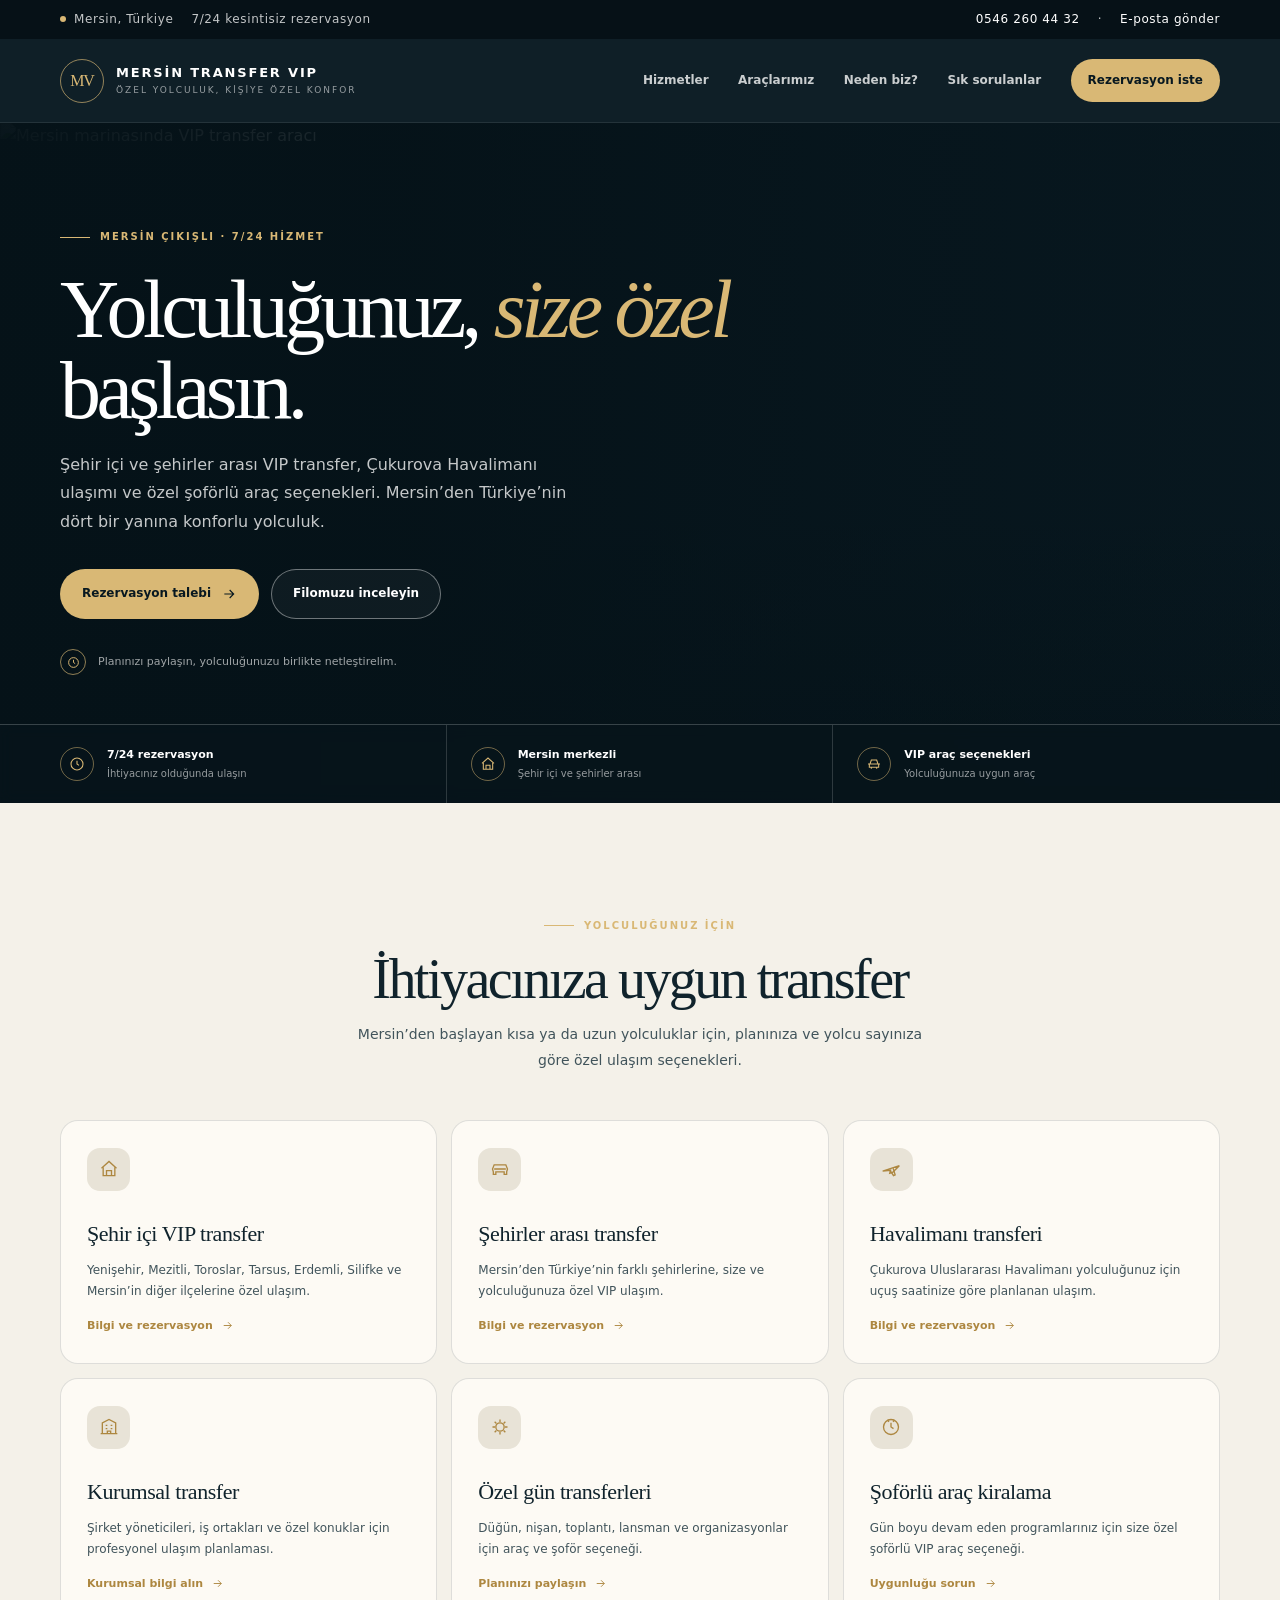
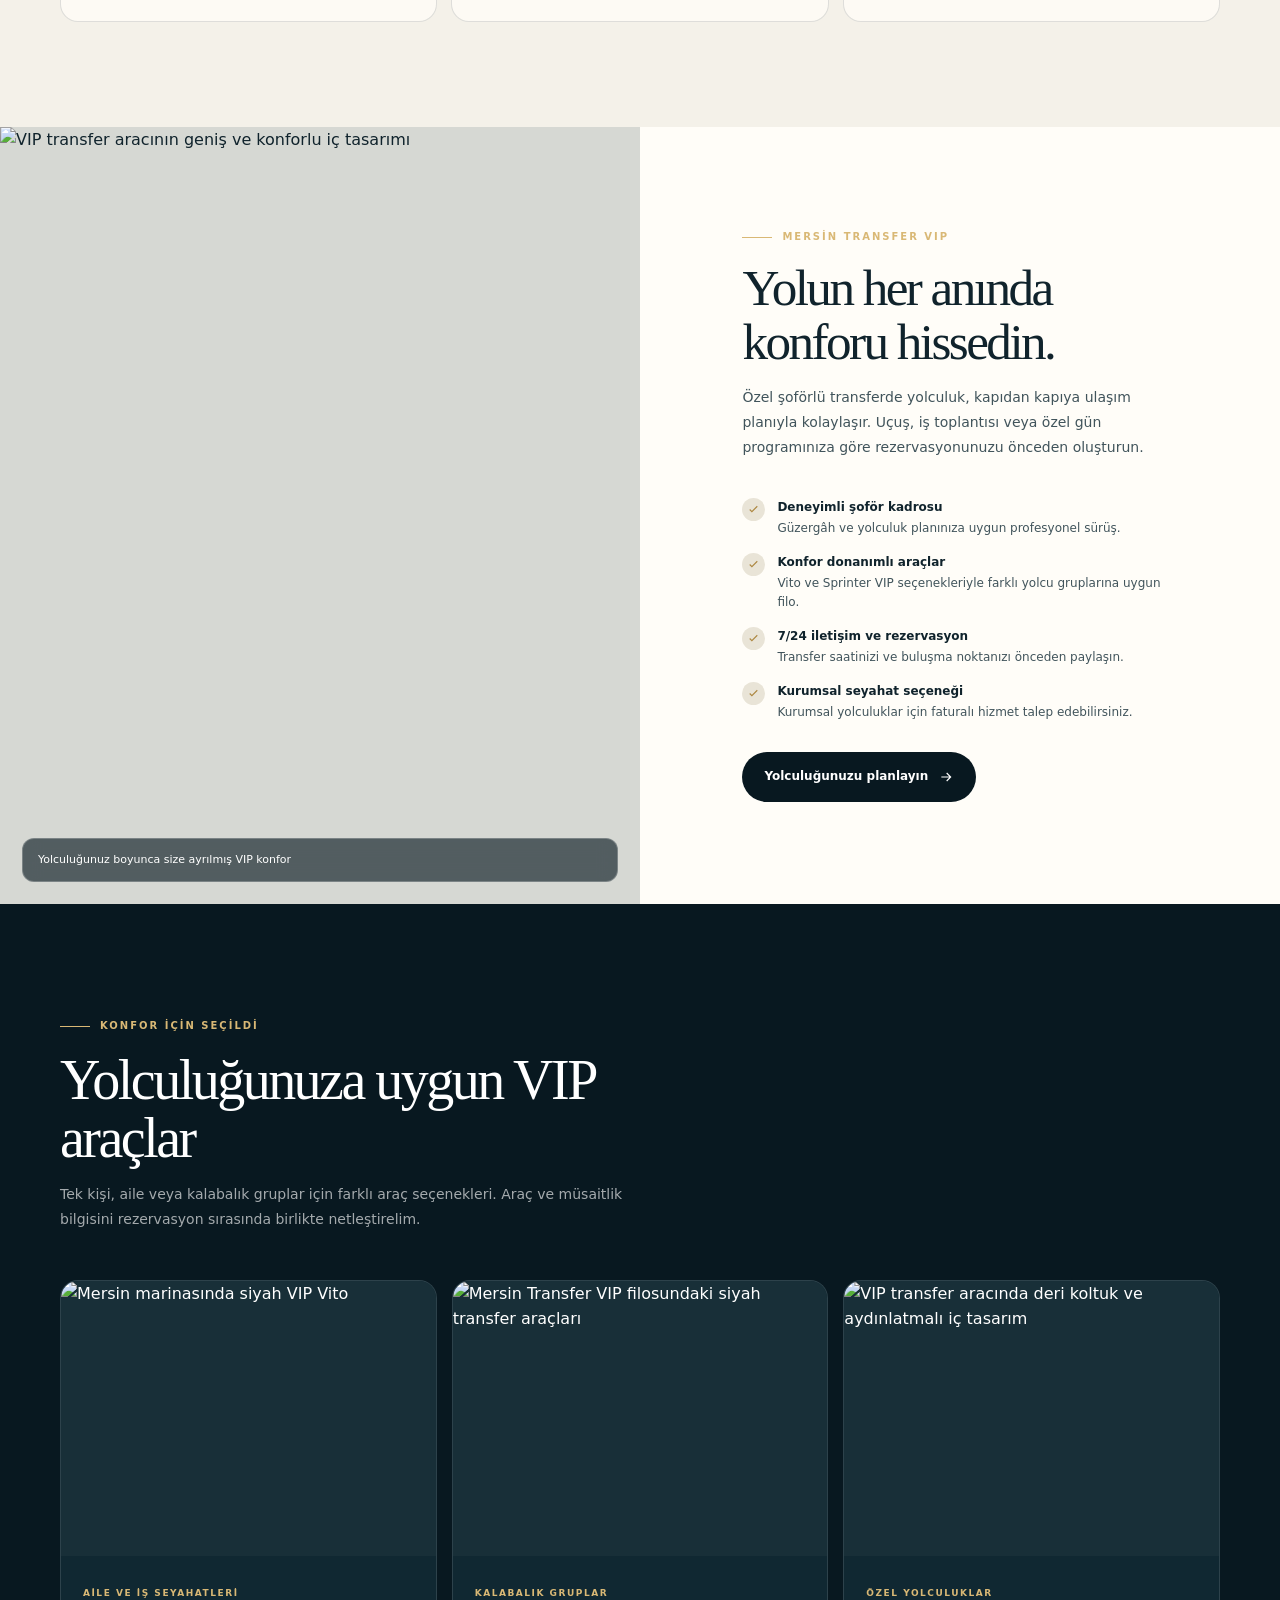
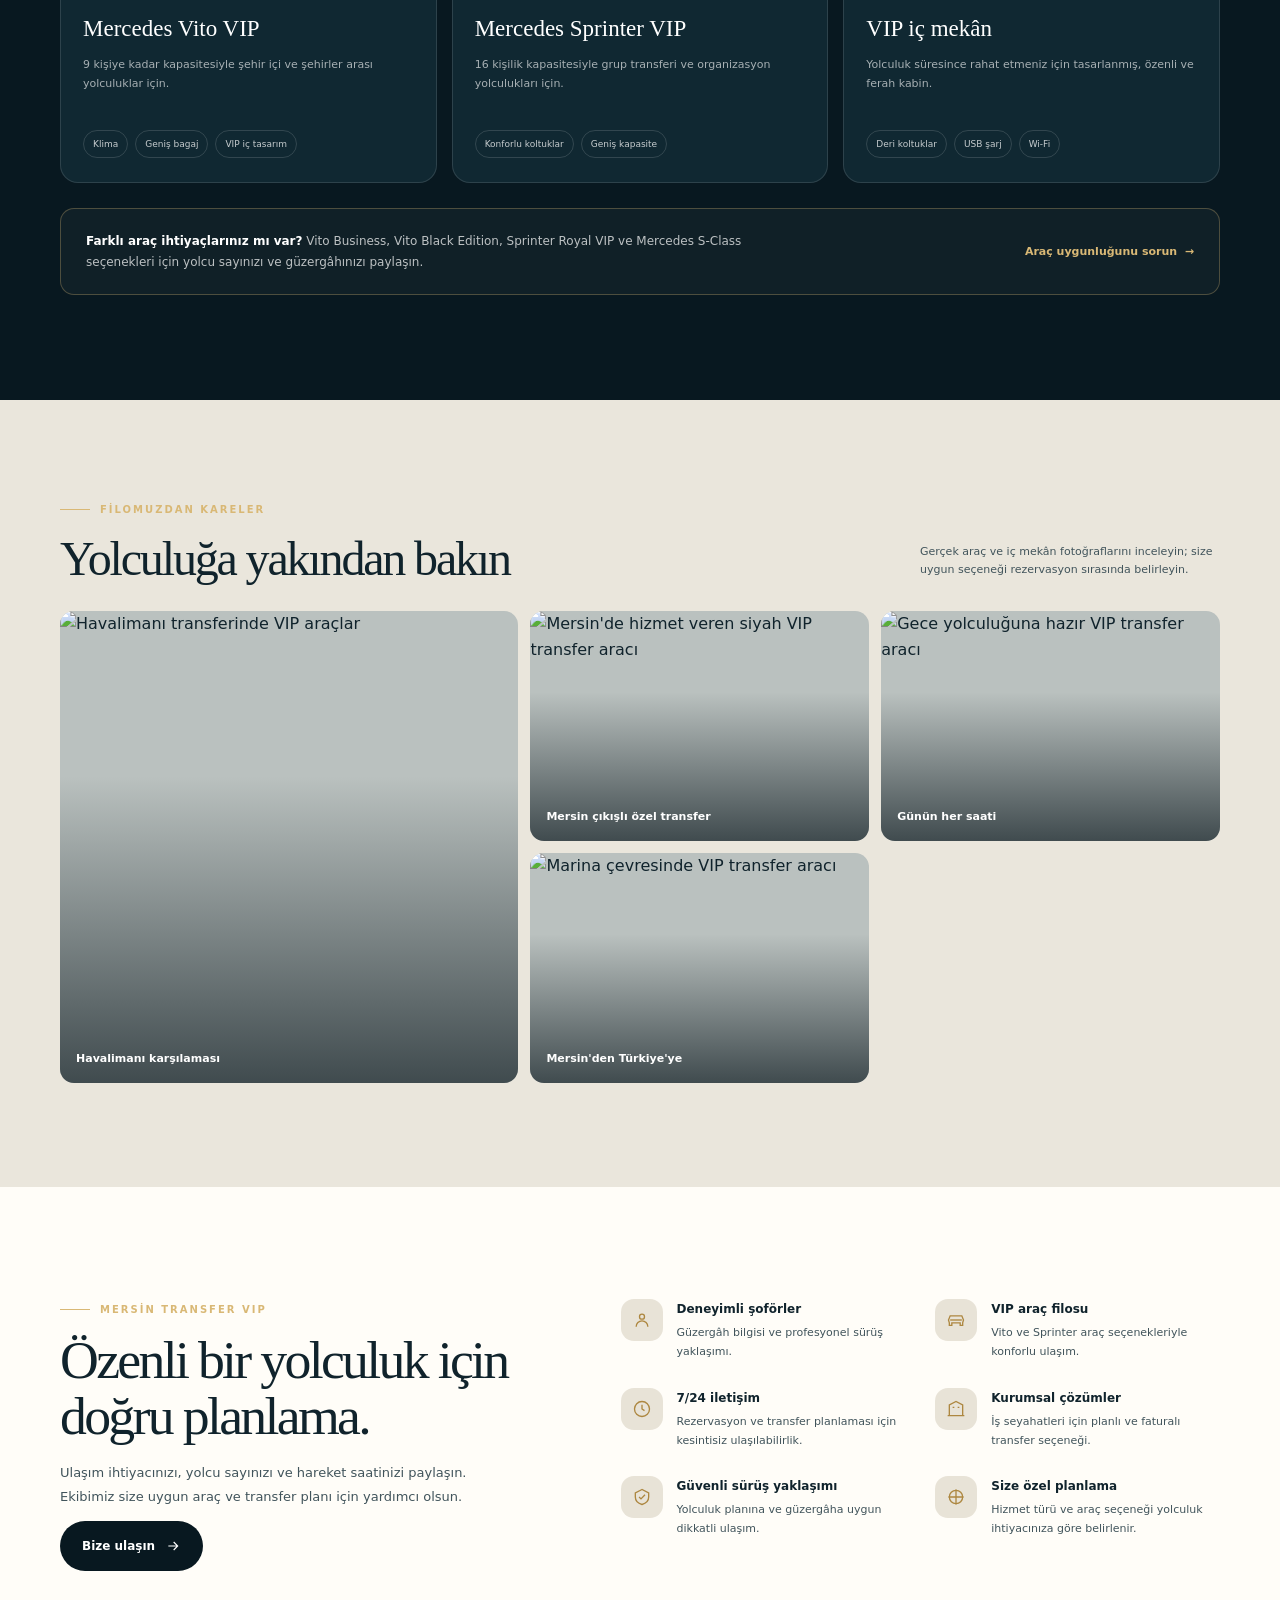
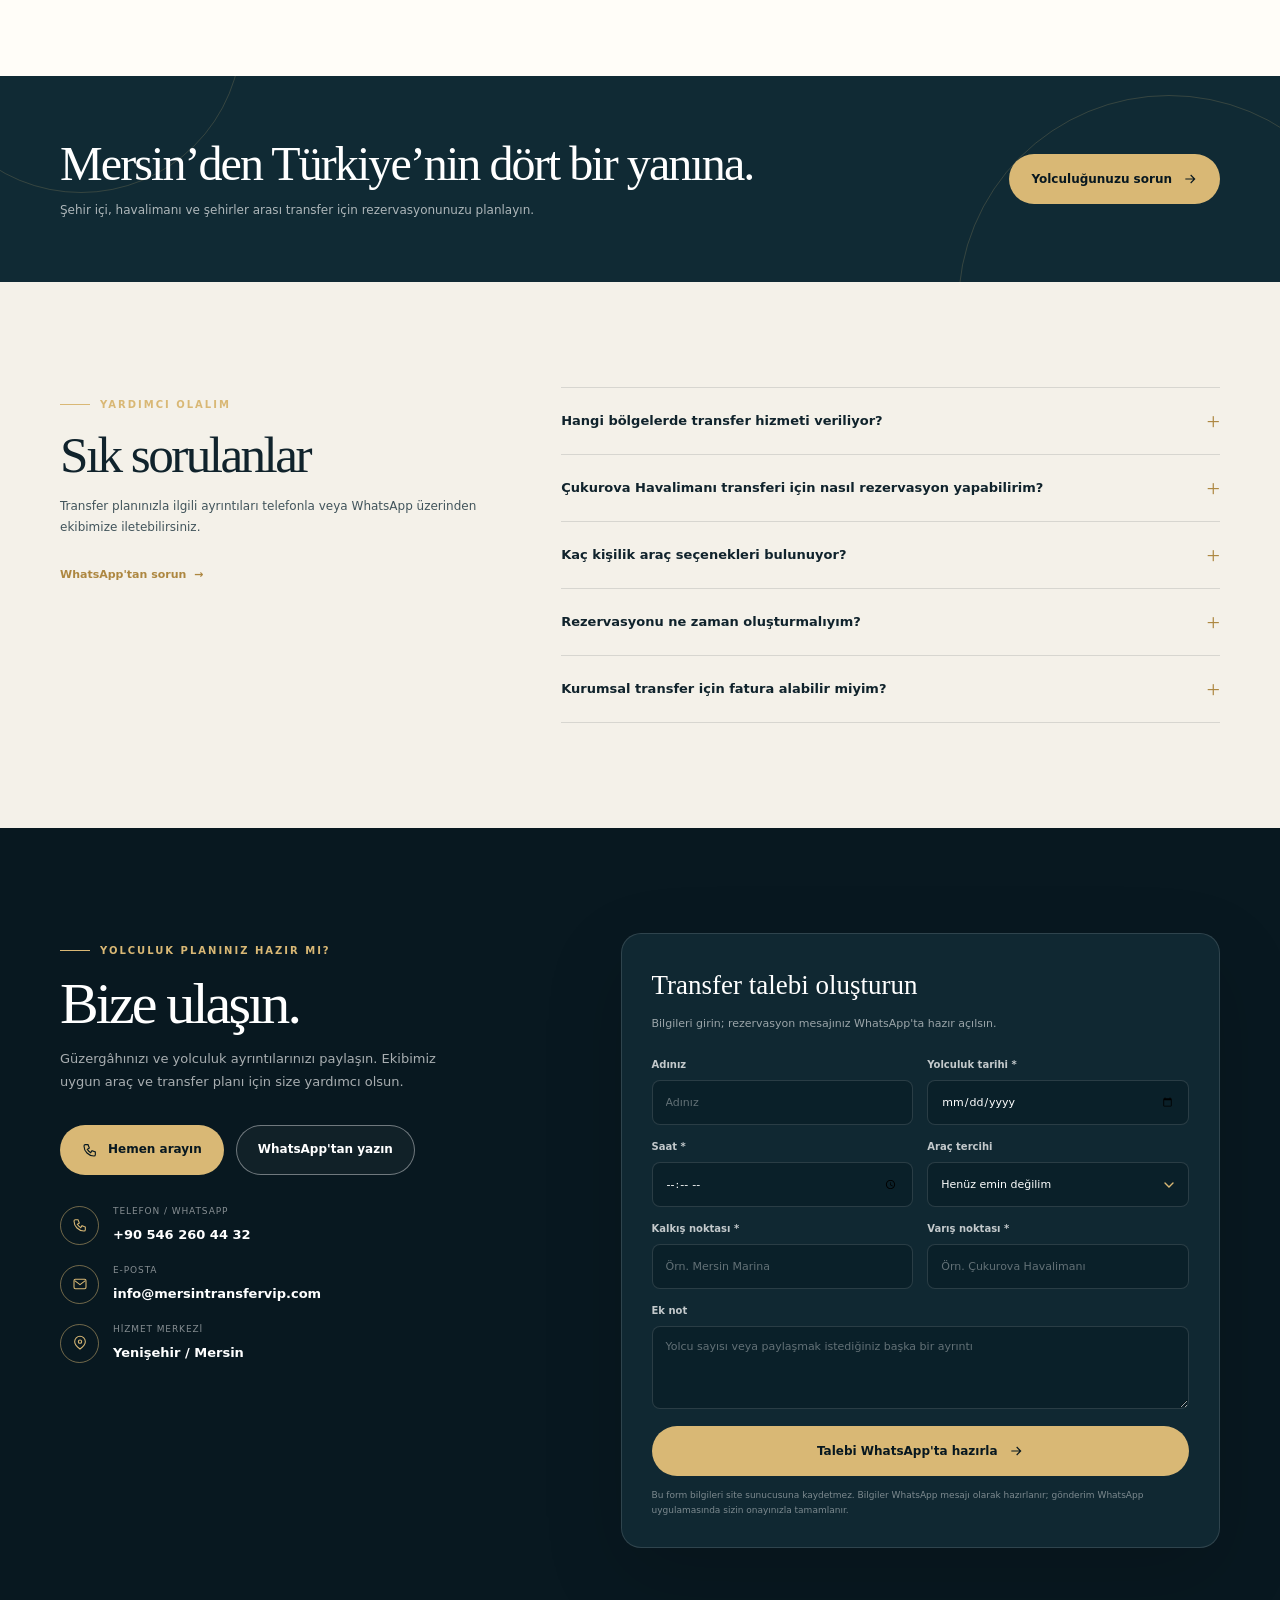
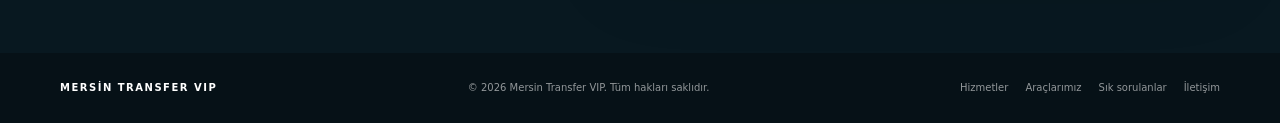
==== index.html @ 95cad050 "Add Mersin Transfer VIP website" ====
<!doctype html>
<html lang="tr">
<head>
  <meta charset="utf-8">
  <meta name="viewport" content="width=device-width, initial-scale=1">
  <meta name="theme-color" content="#081820">
  <meta name="description" content="Mersin Transfer VIP ile şehir içi, şehirler arası ve Çukurova Havalimanı transferlerinde konforlu, özel şoförlü yolculuk. 7/24 rezervasyon için arayın veya WhatsApp'tan yazın.">
  <link rel="canonical" href="https://mersintransfervip.com/">
  <link rel="icon" href="/favicon.svg" type="image/svg+xml">
  <meta property="og:type" content="website">
  <meta property="og:locale" content="tr_TR">
  <meta property="og:title" content="Mersin Transfer VIP | Size Özel Yolculuk">
  <meta property="og:description" content="Mersin çıkışlı şehir içi, şehirler arası ve Çukurova Havalimanı VIP transfer hizmetleri.">
  <meta property="og:image" content="https://mersintransfervip.com/assets/images/fleet-4.webp">
  <title>Mersin Transfer VIP | Mersin VIP Transfer ve Havalimanı Ulaşımı</title>
  <style>
    :root {
      color-scheme: light;
      --ink: #10232c;
      --ink-soft: #41545b;
      --night: #081820;
      --night-2: #102a34;
      --cream: #f4f1e9;
      --white: #fffdf8;
      --line: rgba(16, 35, 44, .13);
      --gold: #d9b875;
      --gold-dark: #ad8740;
      --sea: #7292a0;
      --serif: Georgia, "Times New Roman", serif;
      --sans: Inter, ui-sans-serif, system-ui, -apple-system, BlinkMacSystemFont, "Segoe UI", sans-serif;
      --radius: 18px;
      --shadow: 0 24px 70px rgba(13, 32, 40, .12);
    }
    * { box-sizing: border-box; }
    html { scroll-behavior: smooth; scroll-padding-top: 90px; }
    body { margin: 0; background: var(--cream); color: var(--ink); font-family: var(--sans); line-height: 1.6; }
    body.menu-open { overflow: hidden; }
    a { color: inherit; text-decoration: none; }
    button, input, select, textarea { font: inherit; }
    img { display: block; max-width: 100%; }
    .skip-link { position: fixed; left: 14px; top: -60px; z-index: 99; padding: 12px 16px; color: var(--ink); background: var(--white); border-radius: 8px; }
    .skip-link:focus { top: 14px; }
    .container { width: min(1160px, calc(100% - 48px)); margin-inline: auto; }
    .topline { background: #061117; color: rgba(255,255,255,.76); font-size: 12px; letter-spacing: .05em; }
    .topline-inner { min-height: 39px; display: flex; align-items: center; justify-content: space-between; gap: 16px; }
    .topline-left, .topline-right { display: flex; align-items: center; gap: 18px; }
    .topline a { color: white; transition: color .2s ease; }
    .topline a:hover { color: var(--gold); }
    .topline-dot { display: inline-block; width: 6px; height: 6px; margin-right: 8px; vertical-align: 1px; border-radius: 50%; background: var(--gold); }
    .site-header { position: sticky; top: 0; z-index: 20; background: rgba(8, 24, 32, .97); color: white; border-bottom: 1px solid rgba(255,255,255,.09); backdrop-filter: blur(14px); }
    .header-inner { min-height: 83px; display: flex; align-items: center; justify-content: space-between; gap: 26px; }
    .brand { display: inline-flex; align-items: center; gap: 12px; min-width: max-content; }
    .brand-mark { width: 44px; height: 44px; display: grid; place-items: center; border: 1px solid rgba(217,184,117,.66); border-radius: 50%; color: var(--gold); font-family: var(--serif); font-size: 16px; letter-spacing: -.07em; }
    .brand-copy { display: grid; gap: 1px; line-height: 1.05; }
    .brand-name { font-size: 13px; font-weight: 700; letter-spacing: .14em; }
    .brand-sub { margin-top: 5px; color: rgba(255,255,255,.56); font-size: 9px; letter-spacing: .22em; text-transform: uppercase; }
    .nav { display: flex; align-items: center; gap: clamp(15px, 2.3vw, 30px); }
    .nav a { color: rgba(255,255,255,.78); font-size: 12px; font-weight: 600; transition: color .2s ease; }
    .nav a:hover { color: var(--gold); }
    .nav .nav-cta { padding: 12px 17px; color: var(--night); background: var(--gold); border-radius: 999px; }
    .nav .nav-cta:hover { color: var(--night); background: #ebd39f; }
    .nav-toggle { display: none; width: 44px; height: 44px; border: 1px solid rgba(255,255,255,.22); border-radius: 50%; background: transparent; color: white; cursor: pointer; }
    .nav-toggle svg { width: 21px; height: 21px; margin: auto; }
    .hero { position: relative; min-height: 680px; display: flex; align-items: center; isolation: isolate; overflow: hidden; background: var(--night); color: white; }
    .hero-image { position: absolute; z-index: -2; inset: 0; width: 100%; height: 100%; object-fit: cover; object-position: center 56%; }
    .hero-scrim { position: absolute; z-index: -1; inset: 0; background: linear-gradient(90deg, rgba(5,18,24,.98) 0%, rgba(5,18,24,.9) 31%, rgba(5,18,24,.57) 57%, rgba(5,18,24,.12) 100%), linear-gradient(0deg, rgba(5,18,24,.62) 0%, transparent 42%); }
    .hero-content { width: min(1160px, calc(100% - 48px)); margin: 0 auto; padding: 95px 0 126px; }
    .eyebrow { display: inline-flex; align-items: center; gap: 10px; color: var(--gold); font-size: 10px; font-weight: 700; letter-spacing: .2em; text-transform: uppercase; }
    .eyebrow::before { content: ""; width: 30px; height: 1px; background: currentColor; }
    h1, h2, h3, p { margin-top: 0; }
    .hero h1 { max-width: 680px; margin: 23px 0 20px; font-family: var(--serif); font-size: clamp(47px, 6.4vw, 82px); font-weight: 400; line-height: .99; letter-spacing: -.055em; }
    .hero h1 em { color: var(--gold); font-weight: 400; }
    .hero-copy { max-width: 520px; margin-bottom: 32px; color: rgba(255,255,255,.77); font-size: 16px; line-height: 1.8; }
    .button-row { display: flex; flex-wrap: wrap; align-items: center; gap: 12px; }
    .button { min-height: 50px; display: inline-flex; align-items: center; justify-content: center; gap: 10px; padding: 0 21px; border: 1px solid transparent; border-radius: 999px; font-size: 12px; font-weight: 700; transition: transform .2s ease, background .2s ease, border-color .2s ease; cursor: pointer; }
    .button:hover { transform: translateY(-2px); }
    .button-gold { background: var(--gold); color: var(--night); }
    .button-gold:hover { background: #ebd39f; }
    .button-outline { border-color: rgba(255,255,255,.4); color: white; background: rgba(255,255,255,.04); }
    .button-outline:hover { border-color: var(--gold); }
    .button-dark { color: white; background: var(--night); }
    .button-dark:hover { background: #18323c; }
    .button svg { width: 16px; height: 16px; flex: none; }
    .hero-note { display: flex; align-items: center; gap: 12px; margin-top: 30px; color: rgba(255,255,255,.62); font-size: 11px; }
    .hero-note span:first-child { width: 26px; height: 26px; display: grid; place-items: center; border: 1px solid rgba(217,184,117,.65); border-radius: 50%; color: var(--gold); }
    .hero-note svg { width: 13px; height: 13px; }
    .hero-footer { position: absolute; right: 0; bottom: 0; left: 0; border-top: 1px solid rgba(255,255,255,.2); background: rgba(7,22,29,.58); backdrop-filter: blur(7px); }
    .hero-points { display: grid; grid-template-columns: repeat(3, 1fr); }
    .hero-point { display: flex; align-items: center; gap: 13px; min-height: 78px; padding: 12px 24px; border-right: 1px solid rgba(255,255,255,.16); }
    .hero-point:first-child { padding-left: 0; }
    .hero-point:last-child { border-right: 0; }
    .point-icon { width: 34px; height: 34px; display: grid; place-items: center; border: 1px solid rgba(217,184,117,.5); border-radius: 50%; color: var(--gold); }
    .point-icon svg { width: 16px; height: 16px; }
    .hero-point strong { display: block; color: white; font-size: 11px; }
    .hero-point small { display: block; margin-top: 3px; color: rgba(255,255,255,.58); font-size: 10px; }
    .section { padding: 105px 0; }
    .section-heading { max-width: 670px; margin-bottom: 47px; }
    .section-heading.center { margin-inline: auto; text-align: center; }
    .section-heading.center .eyebrow { justify-content: center; }
    .section-heading h2 { margin: 16px 0 14px; font-family: var(--serif); font-size: clamp(37px, 4.6vw, 56px); font-weight: 400; line-height: 1.05; letter-spacing: -.045em; }
    .section-heading p { max-width: 590px; margin-bottom: 0; color: var(--ink-soft); font-size: 14px; line-height: 1.8; }
    .section-heading.center p { margin-inline: auto; }
    .services { background: var(--cream); }
    .service-grid { display: grid; grid-template-columns: repeat(3, 1fr); gap: 14px; }
    .service-card { position: relative; min-height: 244px; padding: 27px 26px 24px; border: 1px solid var(--line); border-radius: var(--radius); background: rgba(255,253,248,.76); transition: transform .25s ease, box-shadow .25s ease, border-color .25s ease; }
    .service-card:hover { transform: translateY(-5px); border-color: rgba(173,135,64,.36); box-shadow: var(--shadow); }
    .service-icon { width: 43px; height: 43px; display: grid; place-items: center; margin-bottom: 25px; border-radius: 13px; background: #e8e3d7; color: var(--gold-dark); }
    .service-icon svg { width: 20px; height: 20px; }
    .service-card h3 { margin: 0 0 9px; font-family: var(--serif); font-size: 22px; font-weight: 400; letter-spacing: -.02em; }
    .service-card p { margin: 0; color: var(--ink-soft); font-size: 12px; line-height: 1.75; }
    .service-card a { position: absolute; inset: 0; border-radius: inherit; }
    .service-card a:focus-visible { outline: 3px solid var(--gold-dark); outline-offset: 3px; }
    .service-link { display: inline-flex; align-items: center; gap: 8px; margin-top: 15px; color: var(--gold-dark); font-size: 11px; font-weight: 700; }
    .service-link svg { width: 13px; height: 13px; }
    .split-section { padding: 0; background: var(--white); }
    .split-grid { display: grid; grid-template-columns: 1fr 1fr; min-height: 595px; }
    .split-image-wrap { position: relative; min-height: 100%; overflow: hidden; background: #d6d8d3; }
    .split-image { position: absolute; inset: 0; width: 100%; height: 100%; object-fit: cover; object-position: center; }
    .image-caption { position: absolute; right: 22px; bottom: 22px; left: 22px; padding: 12px 15px; border: 1px solid rgba(255,255,255,.23); border-radius: 12px; color: white; background: rgba(8,24,32,.64); backdrop-filter: blur(9px); font-size: 11px; }
    .split-copy { display: flex; flex-direction: column; justify-content: center; padding: clamp(54px, 8vw, 106px); }
    .split-copy h2 { margin: 16px 0 16px; font-family: var(--serif); font-size: clamp(38px, 4vw, 53px); font-weight: 400; line-height: 1.05; letter-spacing: -.05em; }
    .split-copy > p { color: var(--ink-soft); font-size: 14px; line-height: 1.8; }
    .benefit-list { display: grid; gap: 16px; margin: 24px 0 30px; padding: 0; list-style: none; }
    .benefit-list li { display: flex; gap: 12px; color: var(--ink); font-size: 12px; line-height: 1.55; }
    .check-icon { width: 23px; height: 23px; display: grid; place-items: center; flex: none; border-radius: 50%; background: #e9e4d7; color: var(--gold-dark); }
    .check-icon svg { width: 13px; height: 13px; }
    .benefit-list strong { display: block; margin-bottom: 2px; font-size: 12px; }
    .benefit-list span:not(.check-icon) { color: var(--ink-soft); }
    .fleet { color: white; background: var(--night); }
    .fleet .section-heading p { color: rgba(255,255,255,.63); }
    .fleet .eyebrow { color: var(--gold); }
    .fleet-grid { display: grid; grid-template-columns: 1fr 1fr 1fr; gap: 15px; }
    .fleet-card { overflow: hidden; border: 1px solid rgba(255,255,255,.12); border-radius: var(--radius); background: #102832; }
    .fleet-card-image { height: 275px; overflow: hidden; background: #182f38; }
    .fleet-card-image img { width: 100%; height: 100%; object-fit: cover; transition: transform .6s ease; }
    .fleet-card:hover .fleet-card-image img { transform: scale(1.045); }
    .fleet-card:nth-child(1) .fleet-card-image img { object-position: center 59%; }
    .fleet-card:nth-child(2) .fleet-card-image img { object-position: center 53%; }
    .fleet-card:nth-child(3) .fleet-card-image img { object-position: center 52%; }
    .fleet-card-body { padding: 22px 22px 24px; }
    .fleet-card-label { color: var(--gold); font-size: 9px; font-weight: 700; letter-spacing: .17em; text-transform: uppercase; }
    .fleet-card h3 { margin: 8px 0 8px; font-family: var(--serif); font-size: 23px; font-weight: 400; }
    .fleet-card p { min-height: 57px; margin: 0 0 17px; color: rgba(255,255,255,.63); font-size: 11px; line-height: 1.7; }
    .tag-row { display: flex; flex-wrap: wrap; gap: 7px; }
    .tag { padding: 6px 9px; border: 1px solid rgba(255,255,255,.14); border-radius: 999px; color: rgba(255,255,255,.76); font-size: 9px; }
    .fleet-note { display: flex; align-items: center; justify-content: space-between; gap: 22px; margin-top: 25px; padding: 22px 25px; border: 1px solid rgba(217,184,117,.3); border-radius: 14px; background: rgba(255,255,255,.035); }
    .fleet-note p { max-width: 670px; margin: 0; color: rgba(255,255,255,.72); font-size: 12px; line-height: 1.7; }
    .fleet-note strong { color: white; }
    .fleet-note a { min-width: max-content; color: var(--gold); font-size: 11px; font-weight: 700; }
    .fleet-note a:hover { color: white; }
    .gallery { padding: 92px 0 104px; background: #eae6dc; }
    .gallery-header { display: flex; align-items: end; justify-content: space-between; gap: 25px; margin-bottom: 27px; }
    .gallery-header .section-heading { margin: 0; }
    .gallery-header .section-heading h2 { margin-bottom: 0; font-size: clamp(35px, 4vw, 48px); }
    .gallery-header > p { max-width: 300px; margin: 0 0 4px; color: var(--ink-soft); font-size: 11px; line-height: 1.7; }
    .gallery-grid { display: grid; grid-template-columns: 1.15fr .85fr .85fr; grid-template-rows: 230px 230px; gap: 12px; }
    .gallery-item { position: relative; overflow: hidden; border-radius: 14px; background: #bac1bf; }
    .gallery-item:first-child { grid-row: span 2; }
    .gallery-item img { width: 100%; height: 100%; object-fit: cover; transition: transform .55s ease; }
    .gallery-item:hover img { transform: scale(1.04); }
    .gallery-item::after { content: ""; position: absolute; inset: 35% 0 0; background: linear-gradient(0deg, rgba(6,19,25,.68), transparent); pointer-events: none; }
    .gallery-item figcaption { position: absolute; z-index: 1; bottom: 15px; left: 16px; color: white; font-size: 11px; font-weight: 600; }
    .gallery-item figure { margin: 0; height: 100%; }
    .why { background: var(--white); }
    .why-grid { display: grid; grid-template-columns: .9fr 1.1fr; gap: 70px; align-items: start; }
    .why-intro h2 { margin: 15px 0 17px; font-family: var(--serif); font-size: clamp(38px, 4.2vw, 55px); font-weight: 400; line-height: 1.04; letter-spacing: -.05em; }
    .why-intro p { max-width: 410px; color: var(--ink-soft); font-size: 13px; line-height: 1.8; }
    .why-list { display: grid; grid-template-columns: 1fr 1fr; gap: 26px 30px; padding-top: 7px; }
    .why-item { display: flex; gap: 14px; }
    .why-item .service-icon { width: 42px; height: 42px; flex: none; margin: 0; }
    .why-item h3 { margin: 1px 0 5px; font-size: 12px; }
    .why-item p { margin: 0; color: var(--ink-soft); font-size: 11px; line-height: 1.7; }
    .route-band { position: relative; overflow: hidden; padding: 62px 0; color: white; background: var(--night-2); }
    .route-band::before, .route-band::after { content: ""; position: absolute; width: 320px; height: 320px; border: 1px solid rgba(217,184,117,.19); border-radius: 50%; pointer-events: none; }
    .route-band::before { top: -205px; left: -80px; }
    .route-band::after { right: -100px; bottom: -235px; width: 420px; height: 420px; }
    .route-inner { position: relative; display: flex; align-items: center; justify-content: space-between; gap: 28px; }
    .route-inner h2 { max-width: 700px; margin: 0; font-family: var(--serif); font-size: clamp(32px, 4.2vw, 48px); font-weight: 400; line-height: 1.08; letter-spacing: -.04em; }
    .route-inner p { margin: 11px 0 0; color: rgba(255,255,255,.66); font-size: 12px; }
    .faq { background: var(--cream); }
    .faq-grid { display: grid; grid-template-columns: .78fr 1.22fr; gap: 80px; }
    .faq-intro h2 { margin: 15px 0 14px; font-family: var(--serif); font-size: clamp(38px, 4vw, 52px); font-weight: 400; line-height: 1.05; letter-spacing: -.05em; }
    .faq-intro p { color: var(--ink-soft); font-size: 12px; line-height: 1.8; }
    .faq-items { border-top: 1px solid var(--line); }
    .faq-item { border-bottom: 1px solid var(--line); }
    .faq-item summary { position: relative; display: flex; align-items: center; justify-content: space-between; gap: 18px; padding: 21px 0; color: var(--ink); font-size: 13px; font-weight: 700; list-style: none; cursor: pointer; }
    .faq-item summary::-webkit-details-marker { display: none; }
    .faq-item summary::after { content: "+"; color: var(--gold-dark); font-family: var(--serif); font-size: 24px; font-weight: 400; line-height: 1; }
    .faq-item[open] summary::after { content: "−"; }
    .faq-item p { max-width: 610px; margin: -5px 36px 21px 0; color: var(--ink-soft); font-size: 12px; line-height: 1.8; }
    .contact { padding: 105px 0; color: white; background: var(--night); }
    .contact-grid { display: grid; grid-template-columns: .9fr 1.1fr; gap: 70px; align-items: start; }
    .contact-intro h2 { margin: 16px 0 14px; font-family: var(--serif); font-size: clamp(42px, 4.6vw, 58px); font-weight: 400; line-height: 1; letter-spacing: -.05em; }
    .contact-intro > p { max-width: 400px; margin-bottom: 31px; color: rgba(255,255,255,.65); font-size: 13px; line-height: 1.8; }
    .contact-list { display: grid; gap: 16px; margin-top: 29px; }
    .contact-line { display: flex; align-items: center; gap: 14px; }
    .contact-line .point-icon { width: 39px; height: 39px; }
    .contact-line small { display: block; margin-bottom: 3px; color: rgba(255,255,255,.51); font-size: 9px; letter-spacing: .1em; text-transform: uppercase; }
    .contact-line strong, .contact-line a { color: white; font-size: 13px; font-weight: 600; }
    .contact-line a:hover { color: var(--gold); }
    .booking-card { padding: 30px; border: 1px solid rgba(255,255,255,.13); border-radius: 20px; background: #102832; box-shadow: 0 28px 80px rgba(0,0,0,.15); }
    .booking-card h3 { margin: 0 0 8px; font-family: var(--serif); font-size: 27px; font-weight: 400; }
    .booking-card > p { margin-bottom: 23px; color: rgba(255,255,255,.58); font-size: 11px; line-height: 1.7; }
    .form-grid { display: grid; grid-template-columns: 1fr 1fr; gap: 14px; }
    .field { display: grid; gap: 7px; }
    .field.full { grid-column: 1 / -1; }
    .field label { color: rgba(255,255,255,.75); font-size: 10px; font-weight: 600; }
    .field input, .field select, .field textarea { width: 100%; min-height: 45px; padding: 11px 13px; border: 1px solid rgba(255,255,255,.13); border-radius: 8px; outline: 0; color: white; background: #0a2029; font-size: 11px; }
    .field textarea { min-height: 83px; resize: vertical; }
    .field input::placeholder, .field textarea::placeholder { color: rgba(255,255,255,.36); }
    .field select { appearance: none; background-image: url("data:image/svg+xml,%3Csvg xmlns='http://www.w3.org/2000/svg' width='12' height='12' viewBox='0 0 12 12'%3E%3Cpath fill='none' stroke='%23d9b875' stroke-linecap='round' stroke-width='1.4' d='m2 4 4 4 4-4'/%3E%3C/svg%3E"); background-repeat: no-repeat; background-position: right 13px center; }
    .field select option { color: white; background: #0a2029; }
    .field input:focus, .field select:focus, .field textarea:focus { border-color: var(--gold); box-shadow: 0 0 0 3px rgba(217,184,117,.15); }
    .form-submit { width: 100%; margin-top: 17px; }
    .form-privacy { margin: 12px 0 0 !important; color: rgba(255,255,255,.45) !important; font-size: 9px !important; line-height: 1.6 !important; }
    .site-footer { padding: 27px 0; color: rgba(255,255,255,.56); background: #061117; font-size: 10px; }
    .footer-inner { display: flex; align-items: center; justify-content: space-between; gap: 20px; }
    .footer-brand { color: white; font-size: 10px; font-weight: 700; letter-spacing: .15em; }
    .footer-links { display: flex; flex-wrap: wrap; gap: 17px; }
    .footer-links a:hover { color: var(--gold); }
    .mobile-callbar { display: none; }
    :focus-visible { outline: 3px solid var(--gold); outline-offset: 3px; }
    @media (max-width: 930px) {
      .nav { gap: 15px; }
      .nav a { font-size: 11px; }
      .nav .nav-cta { padding: 11px 13px; }
      .split-copy { padding: 55px 44px; }
      .why-grid { gap: 40px; }
      .faq-grid { gap: 45px; }
      .contact-grid { gap: 40px; }
    }
    @media (max-width: 760px) {
      html { scroll-padding-top: 74px; }
      .container { width: min(100% - 34px, 560px); }
      .topline-inner { min-height: 35px; }
      .topline-left { display: none; }
      .topline-inner { justify-content: center; }
      .topline-right { gap: 16px; }
      .header-inner { min-height: 70px; }
      .brand-mark { width: 40px; height: 40px; }
      .brand-name { font-size: 11px; }
      .nav-toggle { display: grid; place-items: center; }
      .nav { position: fixed; inset: 105px 0 auto; display: none; align-items: stretch; flex-direction: column; gap: 0; max-height: calc(100dvh - 105px); overflow-y: auto; padding: 8px 20px 20px; border-bottom: 1px solid rgba(255,255,255,.12); background: #081820; }
      .nav.is-open { display: flex; }
      .nav a { padding: 15px 8px; border-bottom: 1px solid rgba(255,255,255,.09); font-size: 13px; }
      .nav .nav-cta { margin-top: 15px; padding: 13px 17px; border-bottom: 0; text-align: center; }
      .hero { min-height: 720px; min-height: min(780px, 100svh); align-items: flex-start; }
      .hero-image { object-position: 61% center; }
      .hero-scrim { background: linear-gradient(90deg, rgba(5,18,24,.91), rgba(5,18,24,.68) 60%, rgba(5,18,24,.33)), linear-gradient(0deg, rgba(5,18,24,.83), transparent 62%); }
      .hero-content { width: min(100% - 34px, 560px); padding: 92px 0 178px; }
      .hero h1 { max-width: 480px; margin-top: 18px; font-size: clamp(48px, 14vw, 68px); }
      .hero-copy { max-width: 440px; font-size: 14px; }
      .hero-footer { background: rgba(7,22,29,.75); }
      .hero-points { grid-template-columns: 1fr; padding: 8px 0; }
      .hero-point { min-height: 53px; padding: 7px 0; border-right: 0; }
      .hero-point:not(:last-child) { border-bottom: 1px solid rgba(255,255,255,.1); }
      .point-icon { width: 30px; height: 30px; }
      .hero-point strong { font-size: 10px; }
      .hero-point small { font-size: 9px; }
      .section { padding: 76px 0; }
      .section-heading { margin-bottom: 31px; }
      .section-heading h2 { font-size: clamp(36px, 10vw, 48px); }
      .section-heading p { font-size: 12px; }
      .service-grid { grid-template-columns: 1fr 1fr; gap: 10px; }
      .service-card { min-height: 224px; padding: 20px 17px; }
      .service-card h3 { font-size: 19px; }
      .service-card p { font-size: 10px; }
      .service-icon { width: 39px; height: 39px; margin-bottom: 18px; }
      .split-grid { grid-template-columns: 1fr; }
      .split-image-wrap { min-height: 390px; }
      .split-copy { padding: 50px 25px 58px; }
      .split-copy h2 { font-size: 42px; }
      .split-copy > p { font-size: 12px; }
      .benefit-list { gap: 13px; }
      .fleet-grid { grid-template-columns: 1fr; gap: 13px; }
      .fleet-card { display: grid; grid-template-columns: .9fr 1.1fr; min-height: 190px; }
      .fleet-card-image { height: 100%; min-height: 190px; }
      .fleet-card-body { display: flex; flex-direction: column; justify-content: center; padding: 17px; }
      .fleet-card h3 { font-size: 20px; }
      .fleet-card p { min-height: 0; margin-bottom: 12px; font-size: 10px; }
      .tag-row { gap: 5px; }
      .tag { padding: 5px 7px; font-size: 8px; }
      .fleet-note { align-items: flex-start; flex-direction: column; gap: 13px; padding: 18px; }
      .fleet-note p { font-size: 11px; }
      .gallery { padding: 72px 0; }
      .gallery-header { align-items: flex-start; flex-direction: column; gap: 14px; }
      .gallery-header .section-heading { margin-bottom: 0; }
      .gallery-header > p { max-width: 450px; font-size: 11px; }
      .gallery-grid { grid-template-columns: 1fr 1fr; grid-template-rows: 205px 150px 150px; gap: 9px; }
      .gallery-item:first-child { grid-row: span 2; }
      .gallery-item:nth-child(4) { grid-column: 1 / -1; }
      .why-grid { grid-template-columns: 1fr; gap: 35px; }
      .why-intro h2 { font-size: 42px; }
      .why-intro p { font-size: 12px; }
      .why-list { gap: 22px 16px; }
      .why-item { gap: 10px; }
      .why-item .service-icon { width: 36px; height: 36px; }
      .why-item h3 { font-size: 11px; }
      .why-item p { font-size: 10px; }
      .route-band { padding: 47px 0; }
      .route-inner { align-items: flex-start; flex-direction: column; gap: 20px; }
      .route-inner h2 { font-size: 37px; }
      .route-inner p { font-size: 11px; }
      .faq-grid { grid-template-columns: 1fr; gap: 22px; }
      .faq-intro h2 { font-size: 42px; }
      .faq-intro p { font-size: 11px; }
      .faq-item summary { padding: 18px 0; font-size: 12px; }
      .faq-item p { font-size: 11px; }
      .contact { padding: 75px 0 90px; }
      .contact-grid { grid-template-columns: 1fr; gap: 38px; }
      .contact-intro h2 { font-size: 47px; }
      .contact-intro > p { font-size: 12px; }
      .booking-card { padding: 23px 18px; }
      .booking-card h3 { font-size: 25px; }
      .form-grid { gap: 12px; }
      .field label { font-size: 9px; }
      .site-footer { padding: 26px 0 91px; }
      .footer-inner { align-items: flex-start; flex-direction: column; gap: 13px; }
      .footer-links { gap: 12px; }
      .mobile-callbar { position: fixed; z-index: 21; right: 0; bottom: 0; left: 0; display: grid; grid-template-columns: 1fr 1fr; gap: 9px; padding: 10px 14px calc(10px + env(safe-area-inset-bottom)); border-top: 1px solid rgba(255,255,255,.1); background: rgba(6,17,23,.96); backdrop-filter: blur(12px); }
      .mobile-callbar .button { min-height: 44px; padding-inline: 10px; font-size: 10px; }
    }
    @media (max-width: 420px) {
      .brand-sub { font-size: 8px; }
      .hero-content { padding-top: 78px; }
      .hero h1 { font-size: 47px; }
      .button { min-height: 46px; padding-inline: 17px; }
      .service-card { min-height: 234px; padding: 18px 14px; }
      .service-card h3 { font-size: 18px; }
      .fleet-card { grid-template-columns: .8fr 1.2fr; }
      .fleet-card-image { min-height: 205px; }
      .fleet-card-body { padding: 13px; }
      .fleet-card h3 { font-size: 18px; }
      .gallery-grid { grid-template-rows: 180px 135px 135px; }
      .form-grid { grid-template-columns: 1fr; }
      .field.full { grid-column: auto; }
    }
    @media (prefers-reduced-motion: reduce) {
      html { scroll-behavior: auto; }
      *, *::before, *::after { animation-duration: .01ms !important; animation-iteration-count: 1 !important; transition-duration: .01ms !important; }
    }
  </style>
  <script type="application/ld+json">
  {
    "@context": "https://schema.org",
    "@type": "LocalBusiness",
    "name": "Mersin Transfer VIP",
    "url": "https://mersintransfervip.com/",
    "telephone": "+90 546 260 44 32",
    "email": "info@mersintransfervip.com",
    "address": {
      "@type": "PostalAddress",
      "addressLocality": "Yenişehir",
      "addressRegion": "Mersin",
      "addressCountry": "TR"
    },
    "areaServed": ["Mersin", "Türkiye"],
    "description": "Mersin çıkışlı VIP şehir içi, şehirler arası ve havalimanı transfer hizmetleri.",
    "openingHours": "Mo-Su 00:00-23:59"
  }
  </script>
</head>
<body>
  <a class="skip-link" href="#main">İçeriğe geç</a>
  <div class="topline">
    <div class="container topline-inner">
      <div class="topline-left"><span><i class="topline-dot"></i>Mersin, Türkiye</span><span>7/24 kesintisiz rezervasyon</span></div>
      <div class="topline-right"><a href="tel:+905462604432">0546 260 44 32</a><span aria-hidden="true">·</span><a href="mailto:info@mersintransfervip.com">E-posta gönder</a></div>
    </div>
  </div>
  <header class="site-header">
    <div class="container header-inner">
      <a class="brand" href="#anasayfa" aria-label="Mersin Transfer VIP ana sayfa">
        <span class="brand-mark" aria-hidden="true">MV</span>
        <span class="brand-copy"><span class="brand-name">MERSİN TRANSFER VIP</span><span class="brand-sub">Özel yolculuk, kişiye özel konfor</span></span>
      </a>
      <button class="nav-toggle" type="button" aria-label="Menüyü aç" aria-expanded="false" aria-controls="site-nav">
        <svg viewBox="0 0 24 24" fill="none" stroke="currentColor" stroke-width="1.7" aria-hidden="true"><path d="M4 7h16M4 12h16M4 17h16"/></svg>
      </button>
      <nav class="nav" id="site-nav" aria-label="Ana menü">
        <a href="#hizmetler">Hizmetler</a>
        <a href="#filo">Araçlarımız</a>
        <a href="#neden-biz">Neden biz?</a>
        <a href="#sss">Sık sorulanlar</a>
        <a class="nav-cta" href="#iletisim">Rezervasyon iste</a>
      </nav>
    </div>
  </header>
  <main id="main">
    <section class="hero" id="anasayfa" aria-labelledby="hero-title">
      <img class="hero-image" src="/assets/images/fleet-4.webp" alt="Mersin marinasında VIP transfer aracı" fetchpriority="high">
      <div class="hero-scrim" aria-hidden="true"></div>
      <div class="hero-content">
        <span class="eyebrow">Mersin çıkışlı · 7/24 hizmet</span>
        <h1 id="hero-title">Yolculuğunuz, <em>size özel</em> başlasın.</h1>
        <p class="hero-copy">Şehir içi ve şehirler arası VIP transfer, Çukurova Havalimanı ulaşımı ve özel şoförlü araç seçenekleri. Mersin’den Türkiye’nin dört bir yanına konforlu yolculuk.</p>
        <div class="button-row">
          <a class="button button-gold" href="#iletisim">
            Rezervasyon talebi
            <svg viewBox="0 0 24 24" fill="none" stroke="currentColor" stroke-width="1.7" aria-hidden="true"><path d="M5 12h14M13 6l6 6-6 6"/></svg>
          </a>
          <a class="button button-outline" href="#filo">Filomuzu inceleyin</a>
        </div>
        <div class="hero-note"><span><svg viewBox="0 0 24 24" fill="none" stroke="currentColor" stroke-width="1.8" aria-hidden="true"><path d="M12 7v5l3 2"/><circle cx="12" cy="12" r="9"/></svg></span><span>Planınızı paylaşın, yolculuğunuzu birlikte netleştirelim.</span></div>
      </div>
      <div class="hero-footer">
        <div class="container hero-points">
          <div class="hero-point"><span class="point-icon"><svg viewBox="0 0 24 24" fill="none" stroke="currentColor" stroke-width="1.6" aria-hidden="true"><circle cx="12" cy="12" r="9"/><path d="M12 7v5l3 2"/></svg></span><div><strong>7/24 rezervasyon</strong><small>İhtiyacınız olduğunda ulaşın</small></div></div>
          <div class="hero-point"><span class="point-icon"><svg viewBox="0 0 24 24" fill="none" stroke="currentColor" stroke-width="1.6" aria-hidden="true"><path d="M3 11 12 3l9 8"/><path d="M5 10v10h14V10M9 20v-6h6v6"/></svg></span><div><strong>Mersin merkezli</strong><small>Şehir içi ve şehirler arası</small></div></div>
          <div class="hero-point"><span class="point-icon"><svg viewBox="0 0 24 24" fill="none" stroke="currentColor" stroke-width="1.6" aria-hidden="true"><path d="M3 12h18M6 12l2-6h8l2 6M5 12v5h14v-5M8 17v2m8-2v2"/></svg></span><div><strong>VIP araç seçenekleri</strong><small>Yolculuğunuza uygun araç</small></div></div>
        </div>
      </div>
    </section>

    <section class="section services" id="hizmetler" aria-labelledby="services-title">
      <div class="container">
        <div class="section-heading center">
          <span class="eyebrow">Yolculuğunuz için</span>
          <h2 id="services-title">İhtiyacınıza uygun transfer</h2>
          <p>Mersin’den başlayan kısa ya da uzun yolculuklar için, planınıza ve yolcu sayınıza göre özel ulaşım seçenekleri.</p>
        </div>
        <div class="service-grid">
          <article class="service-card">
            <span class="service-icon"><svg viewBox="0 0 24 24" fill="none" stroke="currentColor" stroke-width="1.6" aria-hidden="true"><path d="M3 11 12 3l9 8"/><path d="M5 10v10h14V10M9 20v-6h6v6"/></svg></span>
            <h3>Şehir içi VIP transfer</h3><p>Yenişehir, Mezitli, Toroslar, Tarsus, Erdemli, Silifke ve Mersin’in diğer ilçelerine özel ulaşım.</p>
            <span class="service-link">Bilgi ve rezervasyon <svg viewBox="0 0 24 24" fill="none" stroke="currentColor" stroke-width="1.7" aria-hidden="true"><path d="M5 12h14m-6-6 6 6-6 6"/></svg></span><a href="#iletisim" aria-label="Şehir içi VIP transfer için rezervasyon iste"></a>
          </article>
          <article class="service-card">
            <span class="service-icon"><svg viewBox="0 0 24 24" fill="none" stroke="currentColor" stroke-width="1.6" aria-hidden="true"><path d="M4 15.5 3 12l2-5h14l2 5-1 3.5v3h-3v-3H7v3H4z"/><path d="M5 12h14M7 9h.01M17 9h.01"/></svg></span>
            <h3>Şehirler arası transfer</h3><p>Mersin’den Türkiye’nin farklı şehirlerine, size ve yolculuğunuza özel VIP ulaşım.</p>
            <span class="service-link">Bilgi ve rezervasyon <svg viewBox="0 0 24 24" fill="none" stroke="currentColor" stroke-width="1.7" aria-hidden="true"><path d="M5 12h14m-6-6 6 6-6 6"/></svg></span><a href="#iletisim" aria-label="Şehirler arası transfer için rezervasyon iste"></a>
          </article>
          <article class="service-card">
            <span class="service-icon"><svg viewBox="0 0 24 24" fill="none" stroke="currentColor" stroke-width="1.6" aria-hidden="true"><path d="M2 14.5 22 8l-8 8-3.5 1 1-3.5z"/><path d="m10.5 13 4.5 7 2-1-2.5-8"/></svg></span>
            <h3>Havalimanı transferi</h3><p>Çukurova Uluslararası Havalimanı yolculuğunuz için uçuş saatinize göre planlanan ulaşım.</p>
            <span class="service-link">Bilgi ve rezervasyon <svg viewBox="0 0 24 24" fill="none" stroke="currentColor" stroke-width="1.7" aria-hidden="true"><path d="M5 12h14m-6-6 6 6-6 6"/></svg></span><a href="#iletisim" aria-label="Havalimanı transferi için rezervasyon iste"></a>
          </article>
          <article class="service-card">
            <span class="service-icon"><svg viewBox="0 0 24 24" fill="none" stroke="currentColor" stroke-width="1.6" aria-hidden="true"><path d="M4 20V7l8-4 8 4v13M2 20h20M8 10h2m4 0h2M8 14h2m4 0h2M10 20v-3h4v3"/></svg></span>
            <h3>Kurumsal transfer</h3><p>Şirket yöneticileri, iş ortakları ve özel konuklar için profesyonel ulaşım planlaması.</p>
            <span class="service-link">Kurumsal bilgi alın <svg viewBox="0 0 24 24" fill="none" stroke="currentColor" stroke-width="1.7" aria-hidden="true"><path d="M5 12h14m-6-6 6 6-6 6"/></svg></span><a href="#iletisim" aria-label="Kurumsal transfer için bilgi al"></a>
          </article>
          <article class="service-card">
            <span class="service-icon"><svg viewBox="0 0 24 24" fill="none" stroke="currentColor" stroke-width="1.6" aria-hidden="true"><path d="M12 3v3m0 12v3M3 12h3m12 0h3"/><path d="m5.6 5.6 2.1 2.1m8.6 8.6 2.1 2.1m0-12.8-2.1 2.1m-8.6 8.6-2.1 2.1"/><circle cx="12" cy="12" r="5"/></svg></span>
            <h3>Özel gün transferleri</h3><p>Düğün, nişan, toplantı, lansman ve organizasyonlar için araç ve şoför seçeneği.</p>
            <span class="service-link">Planınızı paylaşın <svg viewBox="0 0 24 24" fill="none" stroke="currentColor" stroke-width="1.7" aria-hidden="true"><path d="M5 12h14m-6-6 6 6-6 6"/></svg></span><a href="#iletisim" aria-label="Özel gün transferi için rezervasyon iste"></a>
          </article>
          <article class="service-card">
            <span class="service-icon"><svg viewBox="0 0 24 24" fill="none" stroke="currentColor" stroke-width="1.6" aria-hidden="true"><circle cx="12" cy="12" r="9"/><path d="M12 7v5l3 2M8 3.8l1.5 2M16 3.8l-1.5 2"/></svg></span>
            <h3>Şoförlü araç kiralama</h3><p>Gün boyu devam eden programlarınız için size özel şoförlü VIP araç seçeneği.</p>
            <span class="service-link">Uygunluğu sorun <svg viewBox="0 0 24 24" fill="none" stroke="currentColor" stroke-width="1.7" aria-hidden="true"><path d="M5 12h14m-6-6 6 6-6 6"/></svg></span><a href="#iletisim" aria-label="Şoförlü araç kiralama için bilgi al"></a>
          </article>
        </div>
      </div>
    </section>

    <section class="split-section" aria-labelledby="comfort-title">
      <div class="split-grid">
        <div class="split-image-wrap">
          <img class="split-image" src="/assets/images/fleet-5.webp" alt="VIP transfer aracının geniş ve konforlu iç tasarımı" loading="lazy">
          <span class="image-caption">Yolculuğunuz boyunca size ayrılmış VIP konfor</span>
        </div>
        <div class="split-copy">
          <span class="eyebrow">Mersin Transfer VIP</span>
          <h2 id="comfort-title">Yolun her anında konforu hissedin.</h2>
          <p>Özel şoförlü transferde yolculuk, kapıdan kapıya ulaşım planıyla kolaylaşır. Uçuş, iş toplantısı veya özel gün programınıza göre rezervasyonunuzu önceden oluşturun.</p>
          <ul class="benefit-list">
            <li><span class="check-icon"><svg viewBox="0 0 24 24" fill="none" stroke="currentColor" stroke-width="2" aria-hidden="true"><path d="m5 12 4 4L19 6"/></svg></span><div><strong>Deneyimli şoför kadrosu</strong><span>Güzergâh ve yolculuk planınıza uygun profesyonel sürüş.</span></div></li>
            <li><span class="check-icon"><svg viewBox="0 0 24 24" fill="none" stroke="currentColor" stroke-width="2" aria-hidden="true"><path d="m5 12 4 4L19 6"/></svg></span><div><strong>Konfor donanımlı araçlar</strong><span>Vito ve Sprinter VIP seçenekleriyle farklı yolcu gruplarına uygun filo.</span></div></li>
            <li><span class="check-icon"><svg viewBox="0 0 24 24" fill="none" stroke="currentColor" stroke-width="2" aria-hidden="true"><path d="m5 12 4 4L19 6"/></svg></span><div><strong>7/24 iletişim ve rezervasyon</strong><span>Transfer saatinizi ve buluşma noktanızı önceden paylaşın.</span></div></li>
            <li><span class="check-icon"><svg viewBox="0 0 24 24" fill="none" stroke="currentColor" stroke-width="2" aria-hidden="true"><path d="m5 12 4 4L19 6"/></svg></span><div><strong>Kurumsal seyahat seçeneği</strong><span>Kurumsal yolculuklar için faturalı hizmet talep edebilirsiniz.</span></div></li>
          </ul>
          <div><a class="button button-dark" href="#iletisim">Yolculuğunuzu planlayın <svg viewBox="0 0 24 24" fill="none" stroke="currentColor" stroke-width="1.7" aria-hidden="true"><path d="M5 12h14m-6-6 6 6-6 6"/></svg></a></div>
        </div>
      </div>
    </section>

    <section class="section fleet" id="filo" aria-labelledby="fleet-title">
      <div class="container">
        <div class="section-heading">
          <span class="eyebrow">Konfor için seçildi</span>
          <h2 id="fleet-title">Yolculuğunuza uygun VIP araçlar</h2>
          <p>Tek kişi, aile veya kalabalık gruplar için farklı araç seçenekleri. Araç ve müsaitlik bilgisini rezervasyon sırasında birlikte netleştirelim.</p>
        </div>
        <div class="fleet-grid">
          <article class="fleet-card">
            <div class="fleet-card-image"><img src="/assets/images/fleet-1.webp" alt="Mersin marinasında siyah VIP Vito" loading="lazy"></div>
            <div class="fleet-card-body"><span class="fleet-card-label">Aile ve iş seyahatleri</span><h3>Mercedes Vito VIP</h3><p>9 kişiye kadar kapasitesiyle şehir içi ve şehirler arası yolculuklar için.</p><div class="tag-row"><span class="tag">Klima</span><span class="tag">Geniş bagaj</span><span class="tag">VIP iç tasarım</span></div></div>
          </article>
          <article class="fleet-card">
            <div class="fleet-card-image"><img src="/assets/images/fleet-2.webp" alt="Mersin Transfer VIP filosundaki siyah transfer araçları" loading="lazy"></div>
            <div class="fleet-card-body"><span class="fleet-card-label">Kalabalık gruplar</span><h3>Mercedes Sprinter VIP</h3><p>16 kişilik kapasitesiyle grup transferi ve organizasyon yolculukları için.</p><div class="tag-row"><span class="tag">Konforlu koltuklar</span><span class="tag">Geniş kapasite</span></div></div>
          </article>
          <article class="fleet-card">
            <div class="fleet-card-image"><img src="/assets/images/fleet-5.webp" alt="VIP transfer aracında deri koltuk ve aydınlatmalı iç tasarım" loading="lazy"></div>
            <div class="fleet-card-body"><span class="fleet-card-label">Özel yolculuklar</span><h3>VIP iç mekân</h3><p>Yolculuk süresince rahat etmeniz için tasarlanmış, özenli ve ferah kabin.</p><div class="tag-row"><span class="tag">Deri koltuklar</span><span class="tag">USB şarj</span><span class="tag">Wi-Fi</span></div></div>
          </article>
        </div>
        <div class="fleet-note"><p><strong>Farklı araç ihtiyaçlarınız mı var?</strong> Vito Business, Vito Black Edition, Sprinter Royal VIP ve Mercedes S-Class seçenekleri için yolcu sayınızı ve güzergâhınızı paylaşın.</p><a href="#iletisim">Araç uygunluğunu sorun&nbsp; →</a></div>
      </div>
    </section>

    <section class="gallery" aria-labelledby="gallery-title">
      <div class="container">
        <div class="gallery-header">
          <div class="section-heading"><span class="eyebrow">Filomuzdan kareler</span><h2 id="gallery-title">Yolculuğa yakından bakın</h2></div>
          <p>Gerçek araç ve iç mekân fotoğraflarını inceleyin; size uygun seçeneği rezervasyon sırasında belirleyin.</p>
        </div>
        <div class="gallery-grid">
          <div class="gallery-item"><figure><img src="/assets/images/fleet-3.webp" alt="Havalimanı transferinde VIP araçlar" loading="lazy"><figcaption>Havalimanı karşılaması</figcaption></figure></div>
          <div class="gallery-item"><figure><img src="/assets/images/fleet-6.webp" alt="Mersin'de hizmet veren siyah VIP transfer aracı" loading="lazy"><figcaption>Mersin çıkışlı özel transfer</figcaption></figure></div>
          <div class="gallery-item"><figure><img src="/assets/images/fleet-7.webp" alt="Gece yolculuğuna hazır VIP transfer aracı" loading="lazy"><figcaption>Günün her saati</figcaption></figure></div>
          <div class="gallery-item"><figure><img src="/assets/images/fleet-4.webp" alt="Marina çevresinde VIP transfer aracı" loading="lazy"><figcaption>Mersin'den Türkiye'ye</figcaption></figure></div>
        </div>
      </div>
    </section>

    <section class="section why" id="neden-biz" aria-labelledby="why-title">
      <div class="container why-grid">
        <div class="why-intro">
          <span class="eyebrow">Mersin Transfer VIP</span>
          <h2 id="why-title">Özenli bir yolculuk için doğru planlama.</h2>
          <p>Ulaşım ihtiyacınızı, yolcu sayınızı ve hareket saatinizi paylaşın. Ekibimiz size uygun araç ve transfer planı için yardımcı olsun.</p>
          <a class="button button-dark" href="#iletisim">Bize ulaşın <svg viewBox="0 0 24 24" fill="none" stroke="currentColor" stroke-width="1.7" aria-hidden="true"><path d="M5 12h14m-6-6 6 6-6 6"/></svg></a>
        </div>
        <div class="why-list">
          <div class="why-item"><span class="service-icon"><svg viewBox="0 0 24 24" fill="none" stroke="currentColor" stroke-width="1.6" aria-hidden="true"><circle cx="12" cy="8" r="3"/><path d="M5 20a7 7 0 0 1 14 0"/></svg></span><div><h3>Deneyimli şoförler</h3><p>Güzergâh bilgisi ve profesyonel sürüş yaklaşımı.</p></div></div>
          <div class="why-item"><span class="service-icon"><svg viewBox="0 0 24 24" fill="none" stroke="currentColor" stroke-width="1.6" aria-hidden="true"><path d="M4 15.5 3 12l2-5h14l2 5-1 3.5v3h-3v-3H7v3H4z"/><path d="M5 12h14"/></svg></span><div><h3>VIP araç filosu</h3><p>Vito ve Sprinter araç seçenekleriyle konforlu ulaşım.</p></div></div>
          <div class="why-item"><span class="service-icon"><svg viewBox="0 0 24 24" fill="none" stroke="currentColor" stroke-width="1.6" aria-hidden="true"><circle cx="12" cy="12" r="9"/><path d="M12 7v5l3 2"/></svg></span><div><h3>7/24 iletişim</h3><p>Rezervasyon ve transfer planlaması için kesintisiz ulaşılabilirlik.</p></div></div>
          <div class="why-item"><span class="service-icon"><svg viewBox="0 0 24 24" fill="none" stroke="currentColor" stroke-width="1.6" aria-hidden="true"><path d="M4 20V7l8-4 8 4v13M2 20h20M8 10h2m4 0h2"/></svg></span><div><h3>Kurumsal çözümler</h3><p>İş seyahatleri için planlı ve faturalı transfer seçeneği.</p></div></div>
          <div class="why-item"><span class="service-icon"><svg viewBox="0 0 24 24" fill="none" stroke="currentColor" stroke-width="1.6" aria-hidden="true"><path d="M12 3 4 7v5c0 5 3.4 7.7 8 9 4.6-1.3 8-4 8-9V7z"/><path d="m8.5 12 2.3 2.3 4.8-5"/></svg></span><div><h3>Güvenli sürüş yaklaşımı</h3><p>Yolculuk planına ve güzergâha uygun dikkatli ulaşım.</p></div></div>
          <div class="why-item"><span class="service-icon"><svg viewBox="0 0 24 24" fill="none" stroke="currentColor" stroke-width="1.6" aria-hidden="true"><path d="M12 3v18M3 12h18"/><circle cx="12" cy="12" r="8"/></svg></span><div><h3>Size özel planlama</h3><p>Hizmet türü ve araç seçeneği yolculuk ihtiyacınıza göre belirlenir.</p></div></div>
        </div>
      </div>
    </section>

    <section class="route-band">
      <div class="container route-inner">
        <div><h2>Mersin’den Türkiye’nin dört bir yanına.</h2><p>Şehir içi, havalimanı ve şehirler arası transfer için rezervasyonunuzu planlayın.</p></div>
        <a class="button button-gold" href="#iletisim">Yolculuğunuzu sorun <svg viewBox="0 0 24 24" fill="none" stroke="currentColor" stroke-width="1.7" aria-hidden="true"><path d="M5 12h14m-6-6 6 6-6 6"/></svg></a>
      </div>
    </section>

    <section class="section faq" id="sss" aria-labelledby="faq-title">
      <div class="container faq-grid">
        <div class="faq-intro"><span class="eyebrow">Yardımcı olalım</span><h2 id="faq-title">Sık sorulanlar</h2><p>Transfer planınızla ilgili ayrıntıları telefonla veya WhatsApp üzerinden ekibimize iletebilirsiniz.</p><a href="https://wa.me/905462604432?text=Merhaba%2C%20VIP%20transfer%20hizmeti%20hakk%C4%B1nda%20bilgi%20almak%20istiyorum." class="service-link" target="_blank" rel="noopener noreferrer">WhatsApp'tan sorun&nbsp; →</a></div>
        <div class="faq-items">
          <details class="faq-item"><summary>Hangi bölgelerde transfer hizmeti veriliyor?</summary><p>Mersin merkez ve çevre ilçelerinin yanı sıra Mersin çıkışlı şehirler arası transfer talepleri için hizmet sunuluyor. Güzergâhınızı paylaşarak uygunluk bilgisi alabilirsiniz.</p></details>
          <details class="faq-item"><summary>Çukurova Havalimanı transferi için nasıl rezervasyon yapabilirim?</summary><p>Uçuş saatinizi, hareket noktanızı ve varış adresinizi telefonla veya WhatsApp üzerinden iletin. Transfer planınızı ekiple birlikte netleştirin.</p></details>
          <details class="faq-item"><summary>Kaç kişilik araç seçenekleri bulunuyor?</summary><p>Vito VIP araçlar 9 kişiye, Sprinter VIP araçlar 16 kişiye kadar kapasite seçenekleriyle sunuluyor. Araç müsaitliği ve yolcu sayınıza uygun seçenek için rezervasyon sırasında bilgi alın.</p></details>
          <details class="faq-item"><summary>Rezervasyonu ne zaman oluşturmalıyım?</summary><p>Talebinizi yolculuk tarihinizden önce iletmeniz planlama için yardımcı olur. Yakın tarihli transfer talepleriniz için 7/24 rezervasyon hattını arayabilirsiniz.</p></details>
          <details class="faq-item"><summary>Kurumsal transfer için fatura alabilir miyim?</summary><p>Kurumsal transfer ve faturalandırma talebinizi rezervasyon sırasında paylaşabilirsiniz; ayrıntılar için ekiple iletişime geçin.</p></details>
        </div>
      </div>
    </section>

    <section class="contact" id="iletisim" aria-labelledby="contact-title">
      <div class="container contact-grid">
        <div class="contact-intro">
          <span class="eyebrow">Yolculuk planınız hazır mı?</span>
          <h2 id="contact-title">Bize ulaşın.</h2>
          <p>Güzergâhınızı ve yolculuk ayrıntılarınızı paylaşın. Ekibimiz uygun araç ve transfer planı için size yardımcı olsun.</p>
          <div class="button-row">
            <a class="button button-gold" href="tel:+905462604432"><svg viewBox="0 0 24 24" fill="none" stroke="currentColor" stroke-width="1.7" aria-hidden="true"><path d="M5 4h4l2 5-3 2a15 15 0 0 0 5 5l2-3 5 2v4c0 1-1 2-2 2-8 0-15-7-15-15 0-1 1-2 2-2z"/></svg>Hemen arayın</a>
            <a class="button button-outline" href="https://wa.me/905462604432?text=Merhaba%2C%20Mersin%20Transfer%20VIP%20i%C3%A7in%20bilgi%20almak%20istiyorum." target="_blank" rel="noopener noreferrer">WhatsApp'tan yazın</a>
          </div>
          <div class="contact-list">
            <div class="contact-line"><span class="point-icon"><svg viewBox="0 0 24 24" fill="none" stroke="currentColor" stroke-width="1.6" aria-hidden="true"><path d="M5 4h4l2 5-3 2a15 15 0 0 0 5 5l2-3 5 2v4c0 1-1 2-2 2-8 0-15-7-15-15 0-1 1-2 2-2z"/></svg></span><div><small>Telefon / WhatsApp</small><a href="tel:+905462604432">+90 546 260 44 32</a></div></div>
            <div class="contact-line"><span class="point-icon"><svg viewBox="0 0 24 24" fill="none" stroke="currentColor" stroke-width="1.6" aria-hidden="true"><rect x="3" y="5" width="18" height="14" rx="2"/><path d="m4 7 8 6 8-6"/></svg></span><div><small>E-posta</small><a href="mailto:info@mersintransfervip.com">info@mersintransfervip.com</a></div></div>
            <div class="contact-line"><span class="point-icon"><svg viewBox="0 0 24 24" fill="none" stroke="currentColor" stroke-width="1.6" aria-hidden="true"><path d="M20 10c0 5-8 11-8 11S4 15 4 10a8 8 0 1 1 16 0Z"/><circle cx="12" cy="10" r="2.5"/></svg></span><div><small>Hizmet merkezi</small><strong>Yenişehir / Mersin</strong></div></div>
          </div>
        </div>
        <div class="booking-card">
          <h3>Transfer talebi oluşturun</h3>
          <p>Bilgileri girin; rezervasyon mesajınız WhatsApp'ta hazır açılsın.</p>
          <form id="booking-form">
            <div class="form-grid">
              <div class="field"><label for="booking-name">Adınız</label><input id="booking-name" name="name" autocomplete="name" placeholder="Adınız"></div>
              <div class="field"><label for="booking-date">Yolculuk tarihi *</label><input id="booking-date" name="date" type="date" required></div>
              <div class="field"><label for="booking-time">Saat *</label><input id="booking-time" name="time" type="time" required></div>
              <div class="field"><label for="booking-vehicle">Araç tercihi</label><select id="booking-vehicle" name="vehicle"><option value="">Henüz emin değilim</option><option>Mercedes Vito VIP</option><option>Mercedes Sprinter VIP</option><option>Mercedes S-Class VIP</option><option>Diğer / öneri rica ediyorum</option></select></div>
              <div class="field"><label for="booking-from">Kalkış noktası *</label><input id="booking-from" name="from" placeholder="Örn. Mersin Marina" required></div>
              <div class="field"><label for="booking-to">Varış noktası *</label><input id="booking-to" name="to" placeholder="Örn. Çukurova Havalimanı" required></div>
              <div class="field full"><label for="booking-note">Ek not</label><textarea id="booking-note" name="note" placeholder="Yolcu sayısı veya paylaşmak istediğiniz başka bir ayrıntı"></textarea></div>
            </div>
            <button class="button button-gold form-submit" type="submit">Talebi WhatsApp'ta hazırla <svg viewBox="0 0 24 24" fill="none" stroke="currentColor" stroke-width="1.7" aria-hidden="true"><path d="M5 12h14m-6-6 6 6-6 6"/></svg></button>
            <p class="form-privacy">Bu form bilgileri site sunucusuna kaydetmez. Bilgiler WhatsApp mesajı olarak hazırlanır; gönderim WhatsApp uygulamasında sizin onayınızla tamamlanır.</p>
          </form>
        </div>
      </div>
    </section>
  </main>

  <footer class="site-footer">
    <div class="container footer-inner">
      <a class="footer-brand" href="#anasayfa">MERSİN TRANSFER VIP</a>
      <span>© <span id="year">2026</span> Mersin Transfer VIP. Tüm hakları saklıdır.</span>
      <div class="footer-links"><a href="#hizmetler">Hizmetler</a><a href="#filo">Araçlarımız</a><a href="#sss">Sık sorulanlar</a><a href="#iletisim">İletişim</a></div>
    </div>
  </footer>
  <div class="mobile-callbar" aria-label="Hızlı iletişim">
    <a class="button button-outline" href="tel:+905462604432"><svg viewBox="0 0 24 24" fill="none" stroke="currentColor" stroke-width="1.7" aria-hidden="true"><path d="M5 4h4l2 5-3 2a15 15 0 0 0 5 5l2-3 5 2v4c0 1-1 2-2 2-8 0-15-7-15-15 0-1 1-2 2-2z"/></svg>Ara</a>
    <a class="button button-gold" href="https://wa.me/905462604432?text=Merhaba%2C%20VIP%20transfer%20i%C3%A7in%20bilgi%20almak%20istiyorum." target="_blank" rel="noopener noreferrer">WhatsApp</a>
  </div>
  <script>
    const menuToggle = document.querySelector(".nav-toggle");
    const nav = document.querySelector("#site-nav");
    const closeMenu = () => {
      nav.classList.remove("is-open");
      menuToggle.setAttribute("aria-expanded", "false");
      menuToggle.setAttribute("aria-label", "Menüyü aç");
      document.body.classList.remove("menu-open");
    };
    menuToggle.addEventListener("click", () => {
      const open = menuToggle.getAttribute("aria-expanded") !== "true";
      menuToggle.setAttribute("aria-expanded", String(open));
      menuToggle.setAttribute("aria-label", open ? "Menüyü kapat" : "Menüyü aç");
      nav.classList.toggle("is-open", open);
      document.body.classList.toggle("menu-open", open);
    });
    nav.querySelectorAll("a").forEach((link) => link.addEventListener("click", closeMenu));
    document.querySelector("#year").textContent = String(new Date().getFullYear());
    document.querySelector("#booking-form").addEventListener("submit", (event) => {
      event.preventDefault();
      const form = new FormData(event.currentTarget);
      const rows = [
        "Merhaba, Mersin Transfer VIP için rezervasyon talebim var.",
        "Ad: " + (form.get("name") || "Belirtilmedi"),
        "Tarih: " + form.get("date"),
        "Saat: " + form.get("time"),
        "Araç tercihi: " + (form.get("vehicle") || "Henüz emin değilim"),
        "Kalkış: " + form.get("from"),
        "Varış: " + form.get("to"),
        "Not: " + (form.get("note") || "Yok")
      ];
      const url = "https://wa.me/905462604432?text=" + encodeURIComponent(rows.join("\n"));
      window.open(url, "_blank", "noopener,noreferrer");
    });
  </script>
</body>
</html>
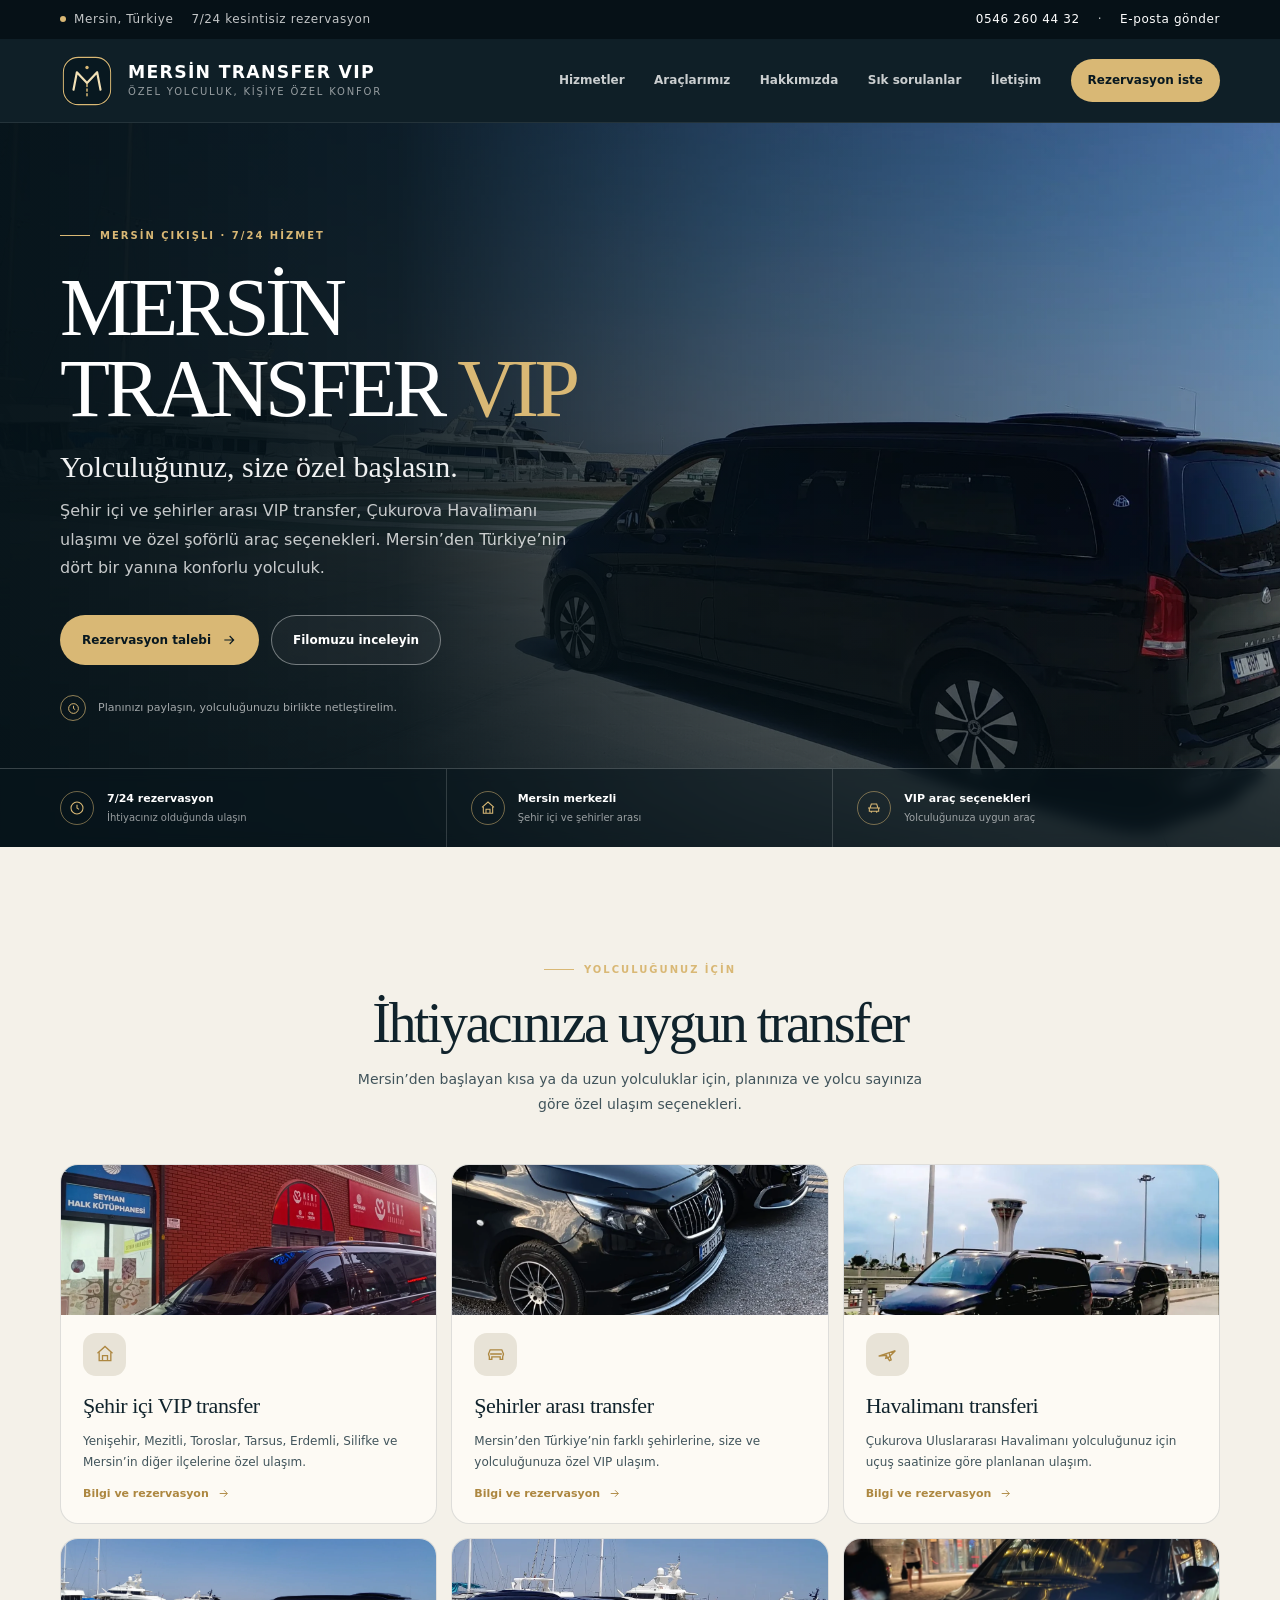
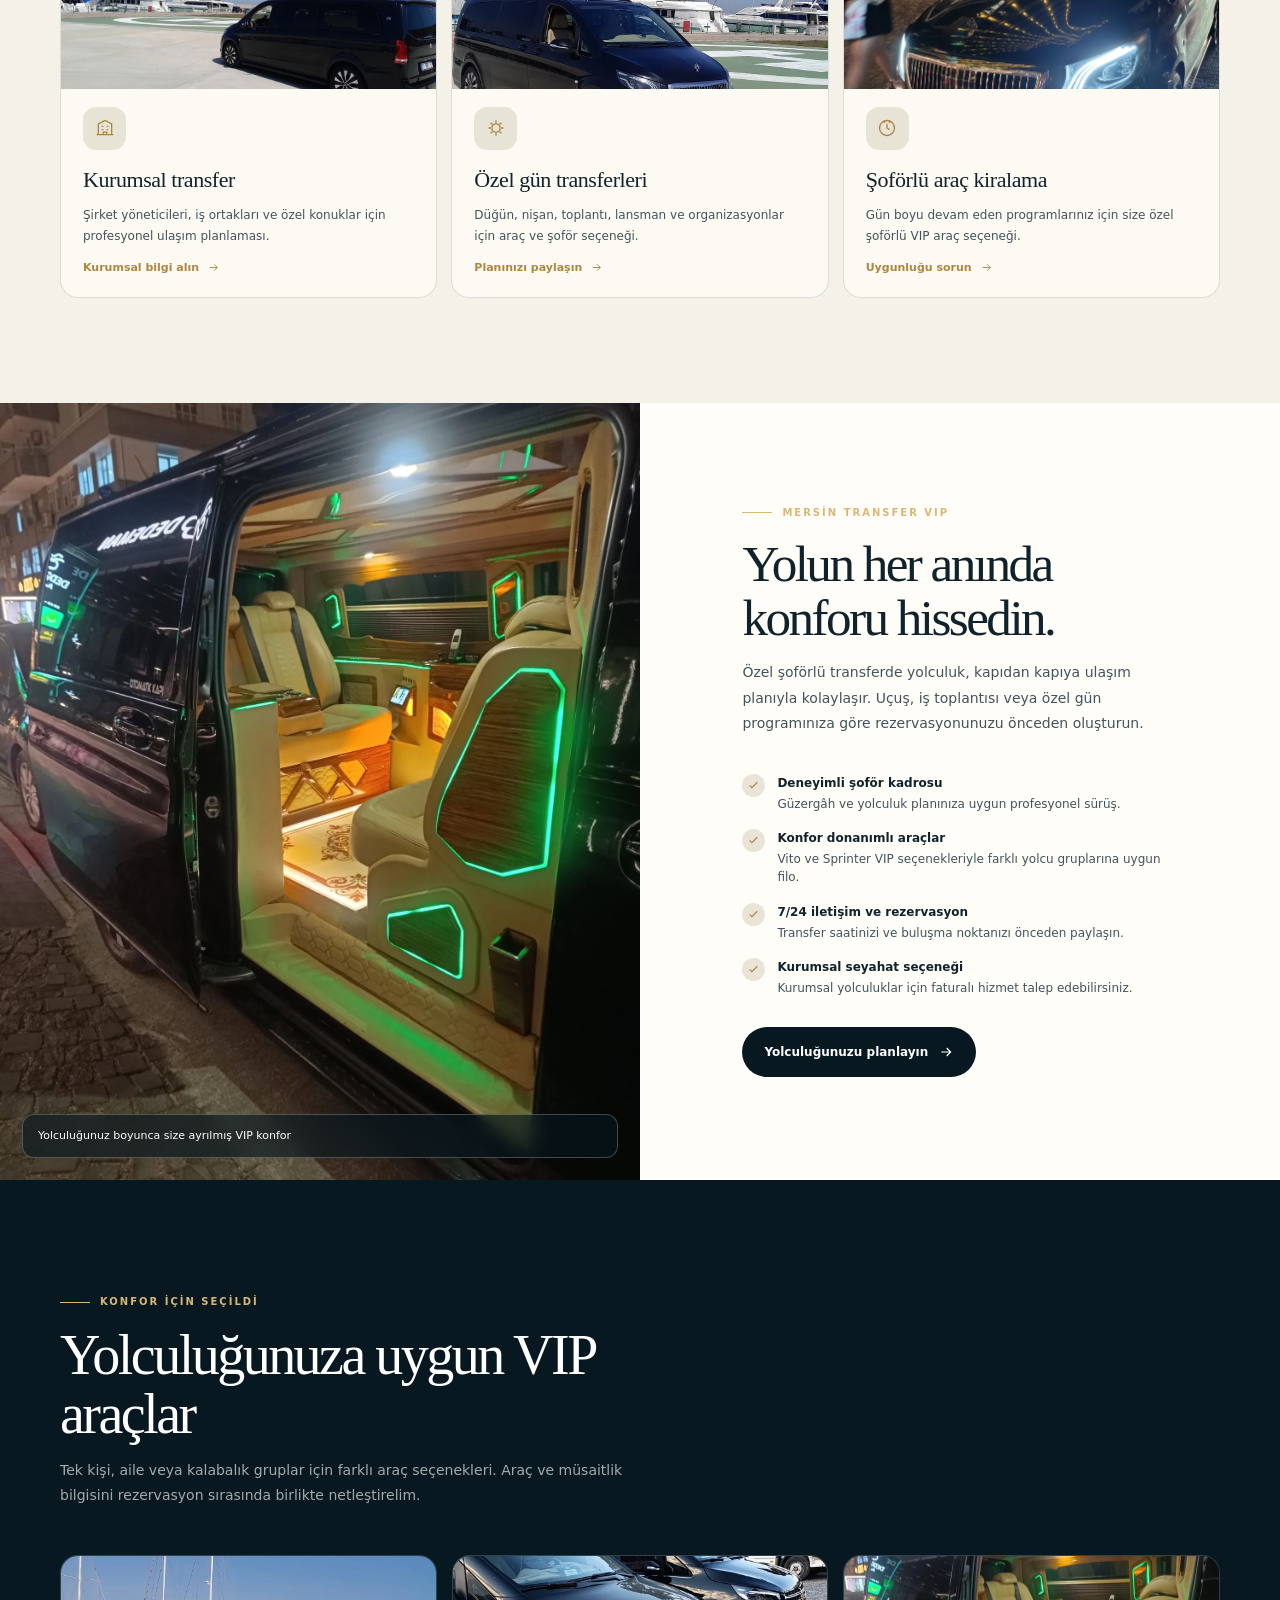
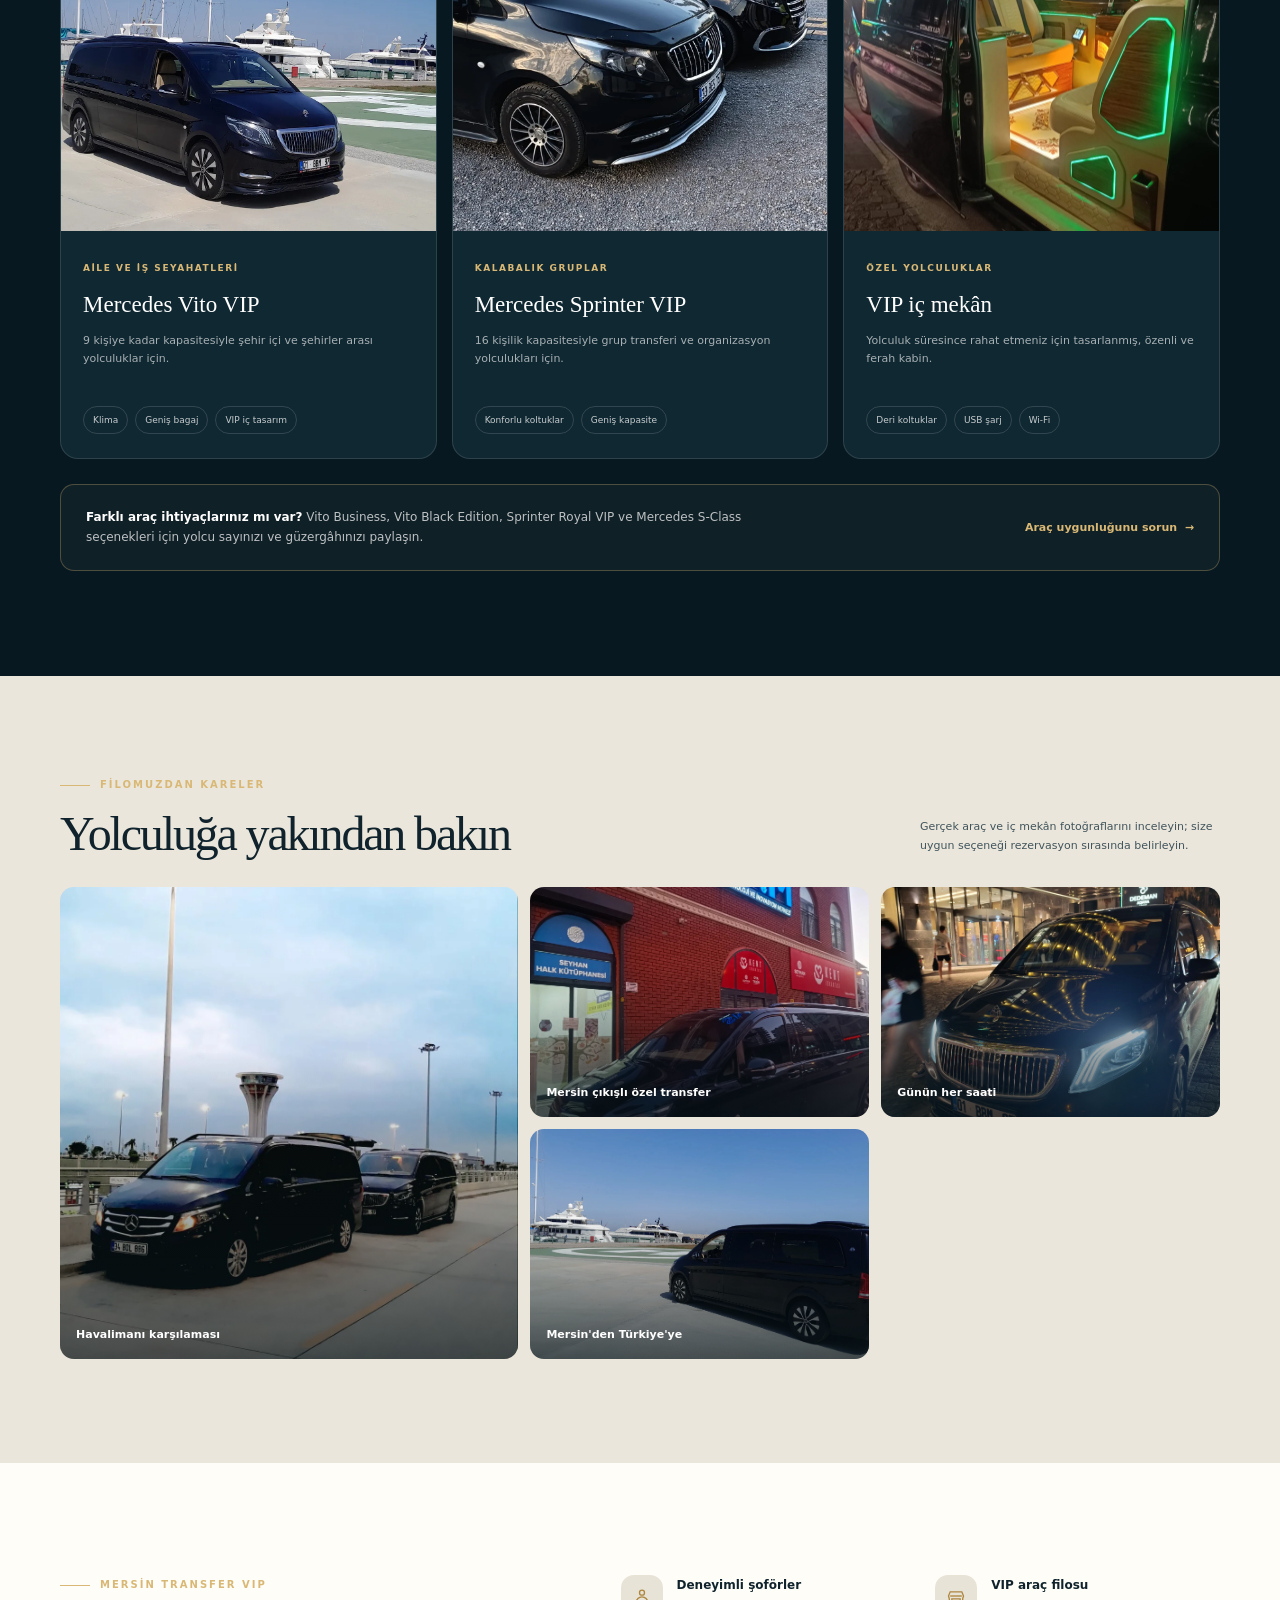
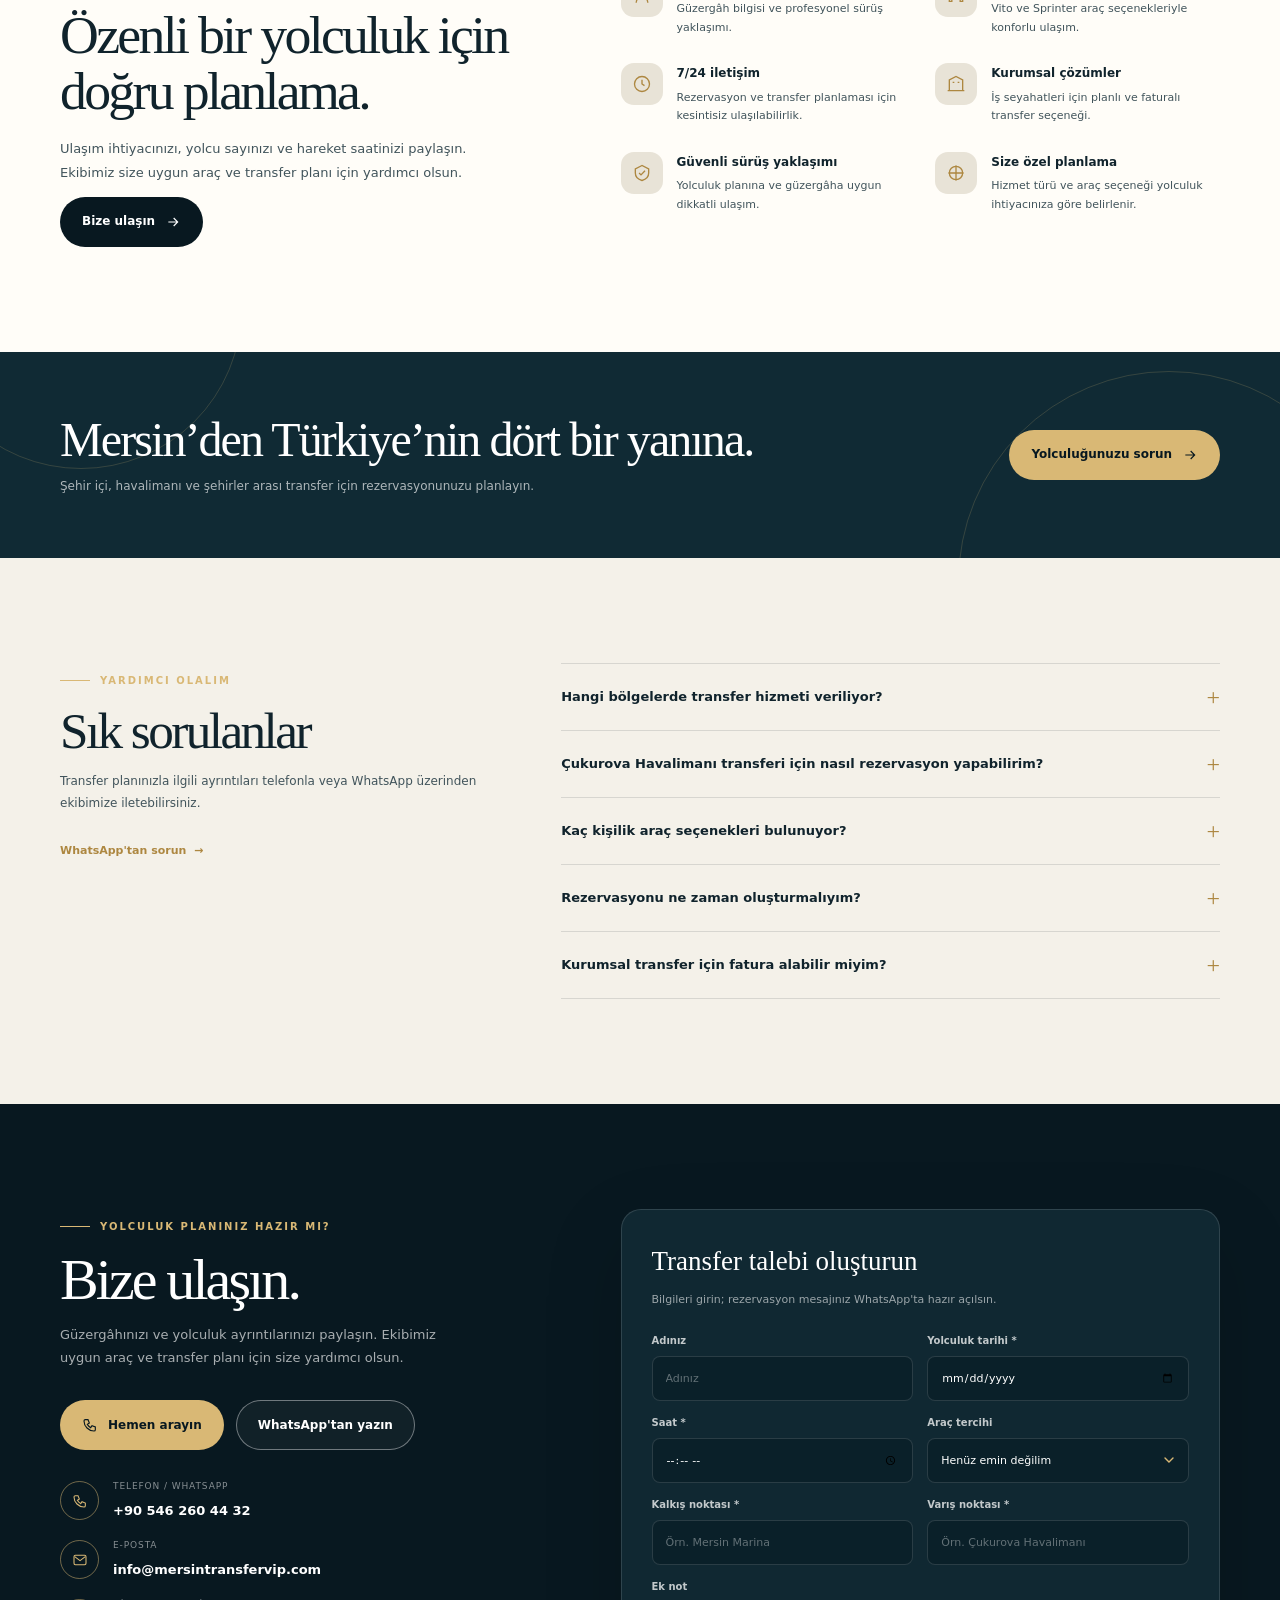
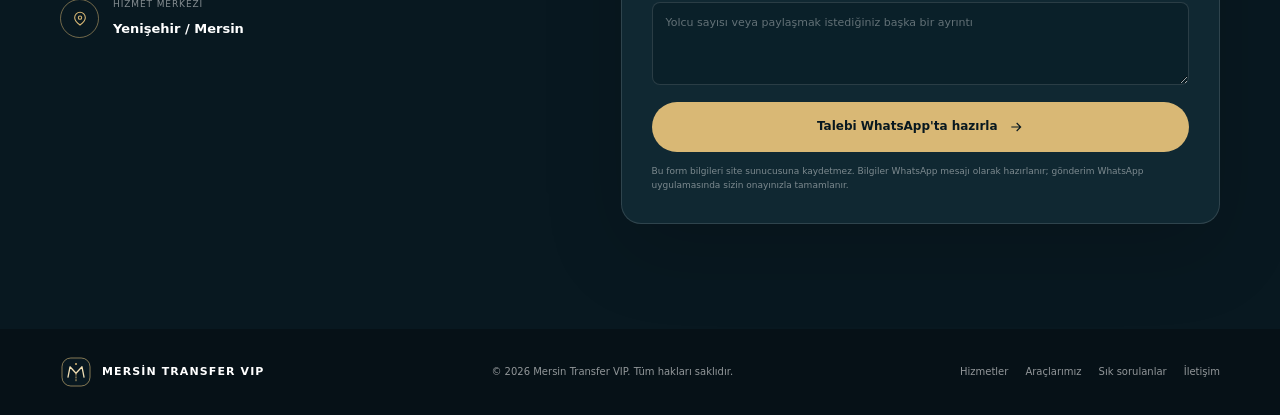
==== commit ba4c93bf: "Add brand logo and dedicated site pages" ====
--- a/index.html
+++ b/index.html
@@ -5,347 +5,21 @@
   <meta name="viewport" content="width=device-width, initial-scale=1">
   <meta name="theme-color" content="#081820">
   <meta name="description" content="Mersin Transfer VIP ile şehir içi, şehirler arası ve Çukurova Havalimanı transferlerinde konforlu, özel şoförlü yolculuk. 7/24 rezervasyon için arayın veya WhatsApp'tan yazın.">
-  <link rel="canonical" href="https://mersintransfervip.com/">
-  <link rel="icon" href="/favicon.svg" type="image/svg+xml">
+  <link rel="canonical" href="https://www.mersinviparac.com/">
+  <link rel="icon" href="favicon.svg" type="image/svg+xml">
   <meta property="og:type" content="website">
   <meta property="og:locale" content="tr_TR">
-  <meta property="og:title" content="Mersin Transfer VIP | Size Özel Yolculuk">
+  <meta property="og:title" content="MERSİN TRANSFER VIP | Size Özel Yolculuk">
   <meta property="og:description" content="Mersin çıkışlı şehir içi, şehirler arası ve Çukurova Havalimanı VIP transfer hizmetleri.">
-  <meta property="og:image" content="https://mersintransfervip.com/assets/images/fleet-4.webp">
-  <title>Mersin Transfer VIP | Mersin VIP Transfer ve Havalimanı Ulaşımı</title>
-  <style>
-    :root {
-      color-scheme: light;
-      --ink: #10232c;
-      --ink-soft: #41545b;
-      --night: #081820;
-      --night-2: #102a34;
-      --cream: #f4f1e9;
-      --white: #fffdf8;
-      --line: rgba(16, 35, 44, .13);
-      --gold: #d9b875;
-      --gold-dark: #ad8740;
-      --sea: #7292a0;
-      --serif: Georgia, "Times New Roman", serif;
-      --sans: Inter, ui-sans-serif, system-ui, -apple-system, BlinkMacSystemFont, "Segoe UI", sans-serif;
-      --radius: 18px;
-      --shadow: 0 24px 70px rgba(13, 32, 40, .12);
-    }
-    * { box-sizing: border-box; }
-    html { scroll-behavior: smooth; scroll-padding-top: 90px; }
-    body { margin: 0; background: var(--cream); color: var(--ink); font-family: var(--sans); line-height: 1.6; }
-    body.menu-open { overflow: hidden; }
-    a { color: inherit; text-decoration: none; }
-    button, input, select, textarea { font: inherit; }
-    img { display: block; max-width: 100%; }
-    .skip-link { position: fixed; left: 14px; top: -60px; z-index: 99; padding: 12px 16px; color: var(--ink); background: var(--white); border-radius: 8px; }
-    .skip-link:focus { top: 14px; }
-    .container { width: min(1160px, calc(100% - 48px)); margin-inline: auto; }
-    .topline { background: #061117; color: rgba(255,255,255,.76); font-size: 12px; letter-spacing: .05em; }
-    .topline-inner { min-height: 39px; display: flex; align-items: center; justify-content: space-between; gap: 16px; }
-    .topline-left, .topline-right { display: flex; align-items: center; gap: 18px; }
-    .topline a { color: white; transition: color .2s ease; }
-    .topline a:hover { color: var(--gold); }
-    .topline-dot { display: inline-block; width: 6px; height: 6px; margin-right: 8px; vertical-align: 1px; border-radius: 50%; background: var(--gold); }
-    .site-header { position: sticky; top: 0; z-index: 20; background: rgba(8, 24, 32, .97); color: white; border-bottom: 1px solid rgba(255,255,255,.09); backdrop-filter: blur(14px); }
-    .header-inner { min-height: 83px; display: flex; align-items: center; justify-content: space-between; gap: 26px; }
-    .brand { display: inline-flex; align-items: center; gap: 12px; min-width: max-content; }
-    .brand-mark { width: 44px; height: 44px; display: grid; place-items: center; border: 1px solid rgba(217,184,117,.66); border-radius: 50%; color: var(--gold); font-family: var(--serif); font-size: 16px; letter-spacing: -.07em; }
-    .brand-copy { display: grid; gap: 1px; line-height: 1.05; }
-    .brand-name { font-size: 13px; font-weight: 700; letter-spacing: .14em; }
-    .brand-sub { margin-top: 5px; color: rgba(255,255,255,.56); font-size: 9px; letter-spacing: .22em; text-transform: uppercase; }
-    .nav { display: flex; align-items: center; gap: clamp(15px, 2.3vw, 30px); }
-    .nav a { color: rgba(255,255,255,.78); font-size: 12px; font-weight: 600; transition: color .2s ease; }
-    .nav a:hover { color: var(--gold); }
-    .nav .nav-cta { padding: 12px 17px; color: var(--night); background: var(--gold); border-radius: 999px; }
-    .nav .nav-cta:hover { color: var(--night); background: #ebd39f; }
-    .nav-toggle { display: none; width: 44px; height: 44px; border: 1px solid rgba(255,255,255,.22); border-radius: 50%; background: transparent; color: white; cursor: pointer; }
-    .nav-toggle svg { width: 21px; height: 21px; margin: auto; }
-    .hero { position: relative; min-height: 680px; display: flex; align-items: center; isolation: isolate; overflow: hidden; background: var(--night); color: white; }
-    .hero-image { position: absolute; z-index: -2; inset: 0; width: 100%; height: 100%; object-fit: cover; object-position: center 56%; }
-    .hero-scrim { position: absolute; z-index: -1; inset: 0; background: linear-gradient(90deg, rgba(5,18,24,.98) 0%, rgba(5,18,24,.9) 31%, rgba(5,18,24,.57) 57%, rgba(5,18,24,.12) 100%), linear-gradient(0deg, rgba(5,18,24,.62) 0%, transparent 42%); }
-    .hero-content { width: min(1160px, calc(100% - 48px)); margin: 0 auto; padding: 95px 0 126px; }
-    .eyebrow { display: inline-flex; align-items: center; gap: 10px; color: var(--gold); font-size: 10px; font-weight: 700; letter-spacing: .2em; text-transform: uppercase; }
-    .eyebrow::before { content: ""; width: 30px; height: 1px; background: currentColor; }
-    h1, h2, h3, p { margin-top: 0; }
-    .hero h1 { max-width: 680px; margin: 23px 0 20px; font-family: var(--serif); font-size: clamp(47px, 6.4vw, 82px); font-weight: 400; line-height: .99; letter-spacing: -.055em; }
-    .hero h1 em { color: var(--gold); font-weight: 400; }
-    .hero-copy { max-width: 520px; margin-bottom: 32px; color: rgba(255,255,255,.77); font-size: 16px; line-height: 1.8; }
-    .button-row { display: flex; flex-wrap: wrap; align-items: center; gap: 12px; }
-    .button { min-height: 50px; display: inline-flex; align-items: center; justify-content: center; gap: 10px; padding: 0 21px; border: 1px solid transparent; border-radius: 999px; font-size: 12px; font-weight: 700; transition: transform .2s ease, background .2s ease, border-color .2s ease; cursor: pointer; }
-    .button:hover { transform: translateY(-2px); }
-    .button-gold { background: var(--gold); color: var(--night); }
-    .button-gold:hover { background: #ebd39f; }
-    .button-outline { border-color: rgba(255,255,255,.4); color: white; background: rgba(255,255,255,.04); }
-    .button-outline:hover { border-color: var(--gold); }
-    .button-dark { color: white; background: var(--night); }
-    .button-dark:hover { background: #18323c; }
-    .button svg { width: 16px; height: 16px; flex: none; }
-    .hero-note { display: flex; align-items: center; gap: 12px; margin-top: 30px; color: rgba(255,255,255,.62); font-size: 11px; }
-    .hero-note span:first-child { width: 26px; height: 26px; display: grid; place-items: center; border: 1px solid rgba(217,184,117,.65); border-radius: 50%; color: var(--gold); }
-    .hero-note svg { width: 13px; height: 13px; }
-    .hero-footer { position: absolute; right: 0; bottom: 0; left: 0; border-top: 1px solid rgba(255,255,255,.2); background: rgba(7,22,29,.58); backdrop-filter: blur(7px); }
-    .hero-points { display: grid; grid-template-columns: repeat(3, 1fr); }
-    .hero-point { display: flex; align-items: center; gap: 13px; min-height: 78px; padding: 12px 24px; border-right: 1px solid rgba(255,255,255,.16); }
-    .hero-point:first-child { padding-left: 0; }
-    .hero-point:last-child { border-right: 0; }
-    .point-icon { width: 34px; height: 34px; display: grid; place-items: center; border: 1px solid rgba(217,184,117,.5); border-radius: 50%; color: var(--gold); }
-    .point-icon svg { width: 16px; height: 16px; }
-    .hero-point strong { display: block; color: white; font-size: 11px; }
-    .hero-point small { display: block; margin-top: 3px; color: rgba(255,255,255,.58); font-size: 10px; }
-    .section { padding: 105px 0; }
-    .section-heading { max-width: 670px; margin-bottom: 47px; }
-    .section-heading.center { margin-inline: auto; text-align: center; }
-    .section-heading.center .eyebrow { justify-content: center; }
-    .section-heading h2 { margin: 16px 0 14px; font-family: var(--serif); font-size: clamp(37px, 4.6vw, 56px); font-weight: 400; line-height: 1.05; letter-spacing: -.045em; }
-    .section-heading p { max-width: 590px; margin-bottom: 0; color: var(--ink-soft); font-size: 14px; line-height: 1.8; }
-    .section-heading.center p { margin-inline: auto; }
-    .services { background: var(--cream); }
-    .service-grid { display: grid; grid-template-columns: repeat(3, 1fr); gap: 14px; }
-    .service-card { position: relative; min-height: 244px; padding: 27px 26px 24px; border: 1px solid var(--line); border-radius: var(--radius); background: rgba(255,253,248,.76); transition: transform .25s ease, box-shadow .25s ease, border-color .25s ease; }
-    .service-card:hover { transform: translateY(-5px); border-color: rgba(173,135,64,.36); box-shadow: var(--shadow); }
-    .service-icon { width: 43px; height: 43px; display: grid; place-items: center; margin-bottom: 25px; border-radius: 13px; background: #e8e3d7; color: var(--gold-dark); }
-    .service-icon svg { width: 20px; height: 20px; }
-    .service-card h3 { margin: 0 0 9px; font-family: var(--serif); font-size: 22px; font-weight: 400; letter-spacing: -.02em; }
-    .service-card p { margin: 0; color: var(--ink-soft); font-size: 12px; line-height: 1.75; }
-    .service-card a { position: absolute; inset: 0; border-radius: inherit; }
-    .service-card a:focus-visible { outline: 3px solid var(--gold-dark); outline-offset: 3px; }
-    .service-link { display: inline-flex; align-items: center; gap: 8px; margin-top: 15px; color: var(--gold-dark); font-size: 11px; font-weight: 700; }
-    .service-link svg { width: 13px; height: 13px; }
-    .split-section { padding: 0; background: var(--white); }
-    .split-grid { display: grid; grid-template-columns: 1fr 1fr; min-height: 595px; }
-    .split-image-wrap { position: relative; min-height: 100%; overflow: hidden; background: #d6d8d3; }
-    .split-image { position: absolute; inset: 0; width: 100%; height: 100%; object-fit: cover; object-position: center; }
-    .image-caption { position: absolute; right: 22px; bottom: 22px; left: 22px; padding: 12px 15px; border: 1px solid rgba(255,255,255,.23); border-radius: 12px; color: white; background: rgba(8,24,32,.64); backdrop-filter: blur(9px); font-size: 11px; }
-    .split-copy { display: flex; flex-direction: column; justify-content: center; padding: clamp(54px, 8vw, 106px); }
-    .split-copy h2 { margin: 16px 0 16px; font-family: var(--serif); font-size: clamp(38px, 4vw, 53px); font-weight: 400; line-height: 1.05; letter-spacing: -.05em; }
-    .split-copy > p { color: var(--ink-soft); font-size: 14px; line-height: 1.8; }
-    .benefit-list { display: grid; gap: 16px; margin: 24px 0 30px; padding: 0; list-style: none; }
-    .benefit-list li { display: flex; gap: 12px; color: var(--ink); font-size: 12px; line-height: 1.55; }
-    .check-icon { width: 23px; height: 23px; display: grid; place-items: center; flex: none; border-radius: 50%; background: #e9e4d7; color: var(--gold-dark); }
-    .check-icon svg { width: 13px; height: 13px; }
-    .benefit-list strong { display: block; margin-bottom: 2px; font-size: 12px; }
-    .benefit-list span:not(.check-icon) { color: var(--ink-soft); }
-    .fleet { color: white; background: var(--night); }
-    .fleet .section-heading p { color: rgba(255,255,255,.63); }
-    .fleet .eyebrow { color: var(--gold); }
-    .fleet-grid { display: grid; grid-template-columns: 1fr 1fr 1fr; gap: 15px; }
-    .fleet-card { overflow: hidden; border: 1px solid rgba(255,255,255,.12); border-radius: var(--radius); background: #102832; }
-    .fleet-card-image { height: 275px; overflow: hidden; background: #182f38; }
-    .fleet-card-image img { width: 100%; height: 100%; object-fit: cover; transition: transform .6s ease; }
-    .fleet-card:hover .fleet-card-image img { transform: scale(1.045); }
-    .fleet-card:nth-child(1) .fleet-card-image img { object-position: center 59%; }
-    .fleet-card:nth-child(2) .fleet-card-image img { object-position: center 53%; }
-    .fleet-card:nth-child(3) .fleet-card-image img { object-position: center 52%; }
-    .fleet-card-body { padding: 22px 22px 24px; }
-    .fleet-card-label { color: var(--gold); font-size: 9px; font-weight: 700; letter-spacing: .17em; text-transform: uppercase; }
-    .fleet-card h3 { margin: 8px 0 8px; font-family: var(--serif); font-size: 23px; font-weight: 400; }
-    .fleet-card p { min-height: 57px; margin: 0 0 17px; color: rgba(255,255,255,.63); font-size: 11px; line-height: 1.7; }
-    .tag-row { display: flex; flex-wrap: wrap; gap: 7px; }
-    .tag { padding: 6px 9px; border: 1px solid rgba(255,255,255,.14); border-radius: 999px; color: rgba(255,255,255,.76); font-size: 9px; }
-    .fleet-note { display: flex; align-items: center; justify-content: space-between; gap: 22px; margin-top: 25px; padding: 22px 25px; border: 1px solid rgba(217,184,117,.3); border-radius: 14px; background: rgba(255,255,255,.035); }
-    .fleet-note p { max-width: 670px; margin: 0; color: rgba(255,255,255,.72); font-size: 12px; line-height: 1.7; }
-    .fleet-note strong { color: white; }
-    .fleet-note a { min-width: max-content; color: var(--gold); font-size: 11px; font-weight: 700; }
-    .fleet-note a:hover { color: white; }
-    .gallery { padding: 92px 0 104px; background: #eae6dc; }
-    .gallery-header { display: flex; align-items: end; justify-content: space-between; gap: 25px; margin-bottom: 27px; }
-    .gallery-header .section-heading { margin: 0; }
-    .gallery-header .section-heading h2 { margin-bottom: 0; font-size: clamp(35px, 4vw, 48px); }
-    .gallery-header > p { max-width: 300px; margin: 0 0 4px; color: var(--ink-soft); font-size: 11px; line-height: 1.7; }
-    .gallery-grid { display: grid; grid-template-columns: 1.15fr .85fr .85fr; grid-template-rows: 230px 230px; gap: 12px; }
-    .gallery-item { position: relative; overflow: hidden; border-radius: 14px; background: #bac1bf; }
-    .gallery-item:first-child { grid-row: span 2; }
-    .gallery-item img { width: 100%; height: 100%; object-fit: cover; transition: transform .55s ease; }
-    .gallery-item:hover img { transform: scale(1.04); }
-    .gallery-item::after { content: ""; position: absolute; inset: 35% 0 0; background: linear-gradient(0deg, rgba(6,19,25,.68), transparent); pointer-events: none; }
-    .gallery-item figcaption { position: absolute; z-index: 1; bottom: 15px; left: 16px; color: white; font-size: 11px; font-weight: 600; }
-    .gallery-item figure { margin: 0; height: 100%; }
-    .why { background: var(--white); }
-    .why-grid { display: grid; grid-template-columns: .9fr 1.1fr; gap: 70px; align-items: start; }
-    .why-intro h2 { margin: 15px 0 17px; font-family: var(--serif); font-size: clamp(38px, 4.2vw, 55px); font-weight: 400; line-height: 1.04; letter-spacing: -.05em; }
-    .why-intro p { max-width: 410px; color: var(--ink-soft); font-size: 13px; line-height: 1.8; }
-    .why-list { display: grid; grid-template-columns: 1fr 1fr; gap: 26px 30px; padding-top: 7px; }
-    .why-item { display: flex; gap: 14px; }
-    .why-item .service-icon { width: 42px; height: 42px; flex: none; margin: 0; }
-    .why-item h3 { margin: 1px 0 5px; font-size: 12px; }
-    .why-item p { margin: 0; color: var(--ink-soft); font-size: 11px; line-height: 1.7; }
-    .route-band { position: relative; overflow: hidden; padding: 62px 0; color: white; background: var(--night-2); }
-    .route-band::before, .route-band::after { content: ""; position: absolute; width: 320px; height: 320px; border: 1px solid rgba(217,184,117,.19); border-radius: 50%; pointer-events: none; }
-    .route-band::before { top: -205px; left: -80px; }
-    .route-band::after { right: -100px; bottom: -235px; width: 420px; height: 420px; }
-    .route-inner { position: relative; display: flex; align-items: center; justify-content: space-between; gap: 28px; }
-    .route-inner h2 { max-width: 700px; margin: 0; font-family: var(--serif); font-size: clamp(32px, 4.2vw, 48px); font-weight: 400; line-height: 1.08; letter-spacing: -.04em; }
-    .route-inner p { margin: 11px 0 0; color: rgba(255,255,255,.66); font-size: 12px; }
-    .faq { background: var(--cream); }
-    .faq-grid { display: grid; grid-template-columns: .78fr 1.22fr; gap: 80px; }
-    .faq-intro h2 { margin: 15px 0 14px; font-family: var(--serif); font-size: clamp(38px, 4vw, 52px); font-weight: 400; line-height: 1.05; letter-spacing: -.05em; }
-    .faq-intro p { color: var(--ink-soft); font-size: 12px; line-height: 1.8; }
-    .faq-items { border-top: 1px solid var(--line); }
-    .faq-item { border-bottom: 1px solid var(--line); }
-    .faq-item summary { position: relative; display: flex; align-items: center; justify-content: space-between; gap: 18px; padding: 21px 0; color: var(--ink); font-size: 13px; font-weight: 700; list-style: none; cursor: pointer; }
-    .faq-item summary::-webkit-details-marker { display: none; }
-    .faq-item summary::after { content: "+"; color: var(--gold-dark); font-family: var(--serif); font-size: 24px; font-weight: 400; line-height: 1; }
-    .faq-item[open] summary::after { content: "−"; }
-    .faq-item p { max-width: 610px; margin: -5px 36px 21px 0; color: var(--ink-soft); font-size: 12px; line-height: 1.8; }
-    .contact { padding: 105px 0; color: white; background: var(--night); }
-    .contact-grid { display: grid; grid-template-columns: .9fr 1.1fr; gap: 70px; align-items: start; }
-    .contact-intro h2 { margin: 16px 0 14px; font-family: var(--serif); font-size: clamp(42px, 4.6vw, 58px); font-weight: 400; line-height: 1; letter-spacing: -.05em; }
-    .contact-intro > p { max-width: 400px; margin-bottom: 31px; color: rgba(255,255,255,.65); font-size: 13px; line-height: 1.8; }
-    .contact-list { display: grid; gap: 16px; margin-top: 29px; }
-    .contact-line { display: flex; align-items: center; gap: 14px; }
-    .contact-line .point-icon { width: 39px; height: 39px; }
-    .contact-line small { display: block; margin-bottom: 3px; color: rgba(255,255,255,.51); font-size: 9px; letter-spacing: .1em; text-transform: uppercase; }
-    .contact-line strong, .contact-line a { color: white; font-size: 13px; font-weight: 600; }
-    .contact-line a:hover { color: var(--gold); }
-    .booking-card { padding: 30px; border: 1px solid rgba(255,255,255,.13); border-radius: 20px; background: #102832; box-shadow: 0 28px 80px rgba(0,0,0,.15); }
-    .booking-card h3 { margin: 0 0 8px; font-family: var(--serif); font-size: 27px; font-weight: 400; }
-    .booking-card > p { margin-bottom: 23px; color: rgba(255,255,255,.58); font-size: 11px; line-height: 1.7; }
-    .form-grid { display: grid; grid-template-columns: 1fr 1fr; gap: 14px; }
-    .field { display: grid; gap: 7px; }
-    .field.full { grid-column: 1 / -1; }
-    .field label { color: rgba(255,255,255,.75); font-size: 10px; font-weight: 600; }
-    .field input, .field select, .field textarea { width: 100%; min-height: 45px; padding: 11px 13px; border: 1px solid rgba(255,255,255,.13); border-radius: 8px; outline: 0; color: white; background: #0a2029; font-size: 11px; }
-    .field textarea { min-height: 83px; resize: vertical; }
-    .field input::placeholder, .field textarea::placeholder { color: rgba(255,255,255,.36); }
-    .field select { appearance: none; background-image: url("data:image/svg+xml,%3Csvg xmlns='http://www.w3.org/2000/svg' width='12' height='12' viewBox='0 0 12 12'%3E%3Cpath fill='none' stroke='%23d9b875' stroke-linecap='round' stroke-width='1.4' d='m2 4 4 4 4-4'/%3E%3C/svg%3E"); background-repeat: no-repeat; background-position: right 13px center; }
-    .field select option { color: white; background: #0a2029; }
-    .field input:focus, .field select:focus, .field textarea:focus { border-color: var(--gold); box-shadow: 0 0 0 3px rgba(217,184,117,.15); }
-    .form-submit { width: 100%; margin-top: 17px; }
-    .form-privacy { margin: 12px 0 0 !important; color: rgba(255,255,255,.45) !important; font-size: 9px !important; line-height: 1.6 !important; }
-    .site-footer { padding: 27px 0; color: rgba(255,255,255,.56); background: #061117; font-size: 10px; }
-    .footer-inner { display: flex; align-items: center; justify-content: space-between; gap: 20px; }
-    .footer-brand { color: white; font-size: 10px; font-weight: 700; letter-spacing: .15em; }
-    .footer-links { display: flex; flex-wrap: wrap; gap: 17px; }
-    .footer-links a:hover { color: var(--gold); }
-    .mobile-callbar { display: none; }
-    :focus-visible { outline: 3px solid var(--gold); outline-offset: 3px; }
-    @media (max-width: 930px) {
-      .nav { gap: 15px; }
-      .nav a { font-size: 11px; }
-      .nav .nav-cta { padding: 11px 13px; }
-      .split-copy { padding: 55px 44px; }
-      .why-grid { gap: 40px; }
-      .faq-grid { gap: 45px; }
-      .contact-grid { gap: 40px; }
-    }
-    @media (max-width: 760px) {
-      html { scroll-padding-top: 74px; }
-      .container { width: min(100% - 34px, 560px); }
-      .topline-inner { min-height: 35px; }
-      .topline-left { display: none; }
-      .topline-inner { justify-content: center; }
-      .topline-right { gap: 16px; }
-      .header-inner { min-height: 70px; }
-      .brand-mark { width: 40px; height: 40px; }
-      .brand-name { font-size: 11px; }
-      .nav-toggle { display: grid; place-items: center; }
-      .nav { position: fixed; inset: 105px 0 auto; display: none; align-items: stretch; flex-direction: column; gap: 0; max-height: calc(100dvh - 105px); overflow-y: auto; padding: 8px 20px 20px; border-bottom: 1px solid rgba(255,255,255,.12); background: #081820; }
-      .nav.is-open { display: flex; }
-      .nav a { padding: 15px 8px; border-bottom: 1px solid rgba(255,255,255,.09); font-size: 13px; }
-      .nav .nav-cta { margin-top: 15px; padding: 13px 17px; border-bottom: 0; text-align: center; }
-      .hero { min-height: 720px; min-height: min(780px, 100svh); align-items: flex-start; }
-      .hero-image { object-position: 61% center; }
-      .hero-scrim { background: linear-gradient(90deg, rgba(5,18,24,.91), rgba(5,18,24,.68) 60%, rgba(5,18,24,.33)), linear-gradient(0deg, rgba(5,18,24,.83), transparent 62%); }
-      .hero-content { width: min(100% - 34px, 560px); padding: 92px 0 178px; }
-      .hero h1 { max-width: 480px; margin-top: 18px; font-size: clamp(48px, 14vw, 68px); }
-      .hero-copy { max-width: 440px; font-size: 14px; }
-      .hero-footer { background: rgba(7,22,29,.75); }
-      .hero-points { grid-template-columns: 1fr; padding: 8px 0; }
-      .hero-point { min-height: 53px; padding: 7px 0; border-right: 0; }
-      .hero-point:not(:last-child) { border-bottom: 1px solid rgba(255,255,255,.1); }
-      .point-icon { width: 30px; height: 30px; }
-      .hero-point strong { font-size: 10px; }
-      .hero-point small { font-size: 9px; }
-      .section { padding: 76px 0; }
-      .section-heading { margin-bottom: 31px; }
-      .section-heading h2 { font-size: clamp(36px, 10vw, 48px); }
-      .section-heading p { font-size: 12px; }
-      .service-grid { grid-template-columns: 1fr 1fr; gap: 10px; }
-      .service-card { min-height: 224px; padding: 20px 17px; }
-      .service-card h3 { font-size: 19px; }
-      .service-card p { font-size: 10px; }
-      .service-icon { width: 39px; height: 39px; margin-bottom: 18px; }
-      .split-grid { grid-template-columns: 1fr; }
-      .split-image-wrap { min-height: 390px; }
-      .split-copy { padding: 50px 25px 58px; }
-      .split-copy h2 { font-size: 42px; }
-      .split-copy > p { font-size: 12px; }
-      .benefit-list { gap: 13px; }
-      .fleet-grid { grid-template-columns: 1fr; gap: 13px; }
-      .fleet-card { display: grid; grid-template-columns: .9fr 1.1fr; min-height: 190px; }
-      .fleet-card-image { height: 100%; min-height: 190px; }
-      .fleet-card-body { display: flex; flex-direction: column; justify-content: center; padding: 17px; }
-      .fleet-card h3 { font-size: 20px; }
-      .fleet-card p { min-height: 0; margin-bottom: 12px; font-size: 10px; }
-      .tag-row { gap: 5px; }
-      .tag { padding: 5px 7px; font-size: 8px; }
-      .fleet-note { align-items: flex-start; flex-direction: column; gap: 13px; padding: 18px; }
-      .fleet-note p { font-size: 11px; }
-      .gallery { padding: 72px 0; }
-      .gallery-header { align-items: flex-start; flex-direction: column; gap: 14px; }
-      .gallery-header .section-heading { margin-bottom: 0; }
-      .gallery-header > p { max-width: 450px; font-size: 11px; }
-      .gallery-grid { grid-template-columns: 1fr 1fr; grid-template-rows: 205px 150px 150px; gap: 9px; }
-      .gallery-item:first-child { grid-row: span 2; }
-      .gallery-item:nth-child(4) { grid-column: 1 / -1; }
-      .why-grid { grid-template-columns: 1fr; gap: 35px; }
-      .why-intro h2 { font-size: 42px; }
-      .why-intro p { font-size: 12px; }
-      .why-list { gap: 22px 16px; }
-      .why-item { gap: 10px; }
-      .why-item .service-icon { width: 36px; height: 36px; }
-      .why-item h3 { font-size: 11px; }
-      .why-item p { font-size: 10px; }
-      .route-band { padding: 47px 0; }
-      .route-inner { align-items: flex-start; flex-direction: column; gap: 20px; }
-      .route-inner h2 { font-size: 37px; }
-      .route-inner p { font-size: 11px; }
-      .faq-grid { grid-template-columns: 1fr; gap: 22px; }
-      .faq-intro h2 { font-size: 42px; }
-      .faq-intro p { font-size: 11px; }
-      .faq-item summary { padding: 18px 0; font-size: 12px; }
-      .faq-item p { font-size: 11px; }
-      .contact { padding: 75px 0 90px; }
-      .contact-grid { grid-template-columns: 1fr; gap: 38px; }
-      .contact-intro h2 { font-size: 47px; }
-      .contact-intro > p { font-size: 12px; }
-      .booking-card { padding: 23px 18px; }
-      .booking-card h3 { font-size: 25px; }
-      .form-grid { gap: 12px; }
-      .field label { font-size: 9px; }
-      .site-footer { padding: 26px 0 91px; }
-      .footer-inner { align-items: flex-start; flex-direction: column; gap: 13px; }
-      .footer-links { gap: 12px; }
-      .mobile-callbar { position: fixed; z-index: 21; right: 0; bottom: 0; left: 0; display: grid; grid-template-columns: 1fr 1fr; gap: 9px; padding: 10px 14px calc(10px + env(safe-area-inset-bottom)); border-top: 1px solid rgba(255,255,255,.1); background: rgba(6,17,23,.96); backdrop-filter: blur(12px); }
-      .mobile-callbar .button { min-height: 44px; padding-inline: 10px; font-size: 10px; }
-    }
-    @media (max-width: 420px) {
-      .brand-sub { font-size: 8px; }
-      .hero-content { padding-top: 78px; }
-      .hero h1 { font-size: 47px; }
-      .button { min-height: 46px; padding-inline: 17px; }
-      .service-card { min-height: 234px; padding: 18px 14px; }
-      .service-card h3 { font-size: 18px; }
-      .fleet-card { grid-template-columns: .8fr 1.2fr; }
-      .fleet-card-image { min-height: 205px; }
-      .fleet-card-body { padding: 13px; }
-      .fleet-card h3 { font-size: 18px; }
-      .gallery-grid { grid-template-rows: 180px 135px 135px; }
-      .form-grid { grid-template-columns: 1fr; }
-      .field.full { grid-column: auto; }
-    }
-    @media (prefers-reduced-motion: reduce) {
-      html { scroll-behavior: auto; }
-      *, *::before, *::after { animation-duration: .01ms !important; animation-iteration-count: 1 !important; transition-duration: .01ms !important; }
-    }
-  </style>
+  <meta property="og:image" content="https://www.mersinviparac.com/assets/images/fleet-4.webp">
+  <title>MERSİN TRANSFER VIP | Mersin VIP Transfer ve Havalimanı Ulaşımı</title>
+  <link rel="stylesheet" href="assets/css/site.css">
   <script type="application/ld+json">
   {
     "@context": "https://schema.org",
     "@type": "LocalBusiness",
     "name": "Mersin Transfer VIP",
-    "url": "https://mersintransfervip.com/",
+    "url": "https://www.mersinviparac.com/",
     "telephone": "+90 546 260 44 32",
     "email": "info@mersintransfervip.com",
     "address": {
@@ -370,36 +44,38 @@
   </div>
   <header class="site-header">
     <div class="container header-inner">
-      <a class="brand" href="#anasayfa" aria-label="Mersin Transfer VIP ana sayfa">
-        <span class="brand-mark" aria-hidden="true">MV</span>
+      <a class="brand" href="index.html" aria-label="Mersin Transfer VIP ana sayfa">
+        <img class="brand-mark" src="assets/images/brand-mark.svg" alt="">
         <span class="brand-copy"><span class="brand-name">MERSİN TRANSFER VIP</span><span class="brand-sub">Özel yolculuk, kişiye özel konfor</span></span>
       </a>
       <button class="nav-toggle" type="button" aria-label="Menüyü aç" aria-expanded="false" aria-controls="site-nav">
         <svg viewBox="0 0 24 24" fill="none" stroke="currentColor" stroke-width="1.7" aria-hidden="true"><path d="M4 7h16M4 12h16M4 17h16"/></svg>
       </button>
       <nav class="nav" id="site-nav" aria-label="Ana menü">
-        <a href="#hizmetler">Hizmetler</a>
-        <a href="#filo">Araçlarımız</a>
-        <a href="#neden-biz">Neden biz?</a>
-        <a href="#sss">Sık sorulanlar</a>
-        <a class="nav-cta" href="#iletisim">Rezervasyon iste</a>
+        <a href="hizmetler.html">Hizmetler</a>
+        <a href="araclarimiz.html">Araçlarımız</a>
+        <a href="hakkimizda.html">Hakkımızda</a>
+        <a href="sss.html">Sık sorulanlar</a>
+        <a href="iletisim.html">İletişim</a>
+        <a class="nav-cta" href="iletisim.html">Rezervasyon iste</a>
       </nav>
     </div>
   </header>
   <main id="main">
     <section class="hero" id="anasayfa" aria-labelledby="hero-title">
-      <img class="hero-image" src="/assets/images/fleet-4.webp" alt="Mersin marinasında VIP transfer aracı" fetchpriority="high">
+      <img class="hero-image" src="assets/images/fleet-4.webp" alt="Mersin marinasında VIP transfer aracı" fetchpriority="high">
       <div class="hero-scrim" aria-hidden="true"></div>
       <div class="hero-content">
         <span class="eyebrow">Mersin çıkışlı · 7/24 hizmet</span>
-        <h1 id="hero-title">Yolculuğunuz, <em>size özel</em> başlasın.</h1>
+        <h1 id="hero-title" class="hero-brand-title"><span>MERSİN</span><span>TRANSFER <em>VIP</em></span></h1>
+        <p class="hero-tagline">Yolculuğunuz, size özel başlasın.</p>
         <p class="hero-copy">Şehir içi ve şehirler arası VIP transfer, Çukurova Havalimanı ulaşımı ve özel şoförlü araç seçenekleri. Mersin’den Türkiye’nin dört bir yanına konforlu yolculuk.</p>
         <div class="button-row">
-          <a class="button button-gold" href="#iletisim">
+          <a class="button button-gold" href="iletisim.html">
             Rezervasyon talebi
             <svg viewBox="0 0 24 24" fill="none" stroke="currentColor" stroke-width="1.7" aria-hidden="true"><path d="M5 12h14M13 6l6 6-6 6"/></svg>
           </a>
-          <a class="button button-outline" href="#filo">Filomuzu inceleyin</a>
+          <a class="button button-outline" href="araclarimiz.html">Filomuzu inceleyin</a>
         </div>
         <div class="hero-note"><span><svg viewBox="0 0 24 24" fill="none" stroke="currentColor" stroke-width="1.8" aria-hidden="true"><path d="M12 7v5l3 2"/><circle cx="12" cy="12" r="9"/></svg></span><span>Planınızı paylaşın, yolculuğunuzu birlikte netleştirelim.</span></div>
       </div>
@@ -420,35 +96,41 @@
           <p>Mersin’den başlayan kısa ya da uzun yolculuklar için, planınıza ve yolcu sayınıza göre özel ulaşım seçenekleri.</p>
         </div>
         <div class="service-grid">
-          <article class="service-card">
+          <article class="service-card service-card--visual">
+            <img class="service-card-image" src="assets/images/fleet-6.webp" alt="Mersin şehir içi VIP transfer aracı" loading="lazy">
             <span class="service-icon"><svg viewBox="0 0 24 24" fill="none" stroke="currentColor" stroke-width="1.6" aria-hidden="true"><path d="M3 11 12 3l9 8"/><path d="M5 10v10h14V10M9 20v-6h6v6"/></svg></span>
             <h3>Şehir içi VIP transfer</h3><p>Yenişehir, Mezitli, Toroslar, Tarsus, Erdemli, Silifke ve Mersin’in diğer ilçelerine özel ulaşım.</p>
-            <span class="service-link">Bilgi ve rezervasyon <svg viewBox="0 0 24 24" fill="none" stroke="currentColor" stroke-width="1.7" aria-hidden="true"><path d="M5 12h14m-6-6 6 6-6 6"/></svg></span><a href="#iletisim" aria-label="Şehir içi VIP transfer için rezervasyon iste"></a>
-          </article>
-          <article class="service-card">
+            <span class="service-link">Bilgi ve rezervasyon <svg viewBox="0 0 24 24" fill="none" stroke="currentColor" stroke-width="1.7" aria-hidden="true"><path d="M5 12h14m-6-6 6 6-6 6"/></svg></span><a href="sehir-ici-vip-transfer.html" aria-label="Şehir içi VIP transfer için rezervasyon iste ayrıntılarını aç"></a>
+          </article>
+          <article class="service-card service-card--visual">
+            <img class="service-card-image" src="assets/images/fleet-2.webp" alt="Şehirler arası VIP transfer filosu" loading="lazy">
             <span class="service-icon"><svg viewBox="0 0 24 24" fill="none" stroke="currentColor" stroke-width="1.6" aria-hidden="true"><path d="M4 15.5 3 12l2-5h14l2 5-1 3.5v3h-3v-3H7v3H4z"/><path d="M5 12h14M7 9h.01M17 9h.01"/></svg></span>
             <h3>Şehirler arası transfer</h3><p>Mersin’den Türkiye’nin farklı şehirlerine, size ve yolculuğunuza özel VIP ulaşım.</p>
-            <span class="service-link">Bilgi ve rezervasyon <svg viewBox="0 0 24 24" fill="none" stroke="currentColor" stroke-width="1.7" aria-hidden="true"><path d="M5 12h14m-6-6 6 6-6 6"/></svg></span><a href="#iletisim" aria-label="Şehirler arası transfer için rezervasyon iste"></a>
-          </article>
-          <article class="service-card">
+            <span class="service-link">Bilgi ve rezervasyon <svg viewBox="0 0 24 24" fill="none" stroke="currentColor" stroke-width="1.7" aria-hidden="true"><path d="M5 12h14m-6-6 6 6-6 6"/></svg></span><a href="sehirler-arasi-transfer.html" aria-label="Şehirler arası transfer için rezervasyon iste ayrıntılarını aç"></a>
+          </article>
+          <article class="service-card service-card--visual">
+            <img class="service-card-image" src="assets/images/fleet-3.webp" alt="Havalimanı transferi için VIP araç" loading="lazy">
             <span class="service-icon"><svg viewBox="0 0 24 24" fill="none" stroke="currentColor" stroke-width="1.6" aria-hidden="true"><path d="M2 14.5 22 8l-8 8-3.5 1 1-3.5z"/><path d="m10.5 13 4.5 7 2-1-2.5-8"/></svg></span>
             <h3>Havalimanı transferi</h3><p>Çukurova Uluslararası Havalimanı yolculuğunuz için uçuş saatinize göre planlanan ulaşım.</p>
-            <span class="service-link">Bilgi ve rezervasyon <svg viewBox="0 0 24 24" fill="none" stroke="currentColor" stroke-width="1.7" aria-hidden="true"><path d="M5 12h14m-6-6 6 6-6 6"/></svg></span><a href="#iletisim" aria-label="Havalimanı transferi için rezervasyon iste"></a>
-          </article>
-          <article class="service-card">
+            <span class="service-link">Bilgi ve rezervasyon <svg viewBox="0 0 24 24" fill="none" stroke="currentColor" stroke-width="1.7" aria-hidden="true"><path d="M5 12h14m-6-6 6 6-6 6"/></svg></span><a href="havalimani-transferi.html" aria-label="Havalimanı transferi için rezervasyon iste ayrıntılarını aç"></a>
+          </article>
+          <article class="service-card service-card--visual">
+            <img class="service-card-image" src="assets/images/fleet-4.webp" alt="Kurumsal yolculuk için VIP transfer aracı" loading="lazy">
             <span class="service-icon"><svg viewBox="0 0 24 24" fill="none" stroke="currentColor" stroke-width="1.6" aria-hidden="true"><path d="M4 20V7l8-4 8 4v13M2 20h20M8 10h2m4 0h2M8 14h2m4 0h2M10 20v-3h4v3"/></svg></span>
             <h3>Kurumsal transfer</h3><p>Şirket yöneticileri, iş ortakları ve özel konuklar için profesyonel ulaşım planlaması.</p>
-            <span class="service-link">Kurumsal bilgi alın <svg viewBox="0 0 24 24" fill="none" stroke="currentColor" stroke-width="1.7" aria-hidden="true"><path d="M5 12h14m-6-6 6 6-6 6"/></svg></span><a href="#iletisim" aria-label="Kurumsal transfer için bilgi al"></a>
-          </article>
-          <article class="service-card">
+            <span class="service-link">Kurumsal bilgi alın <svg viewBox="0 0 24 24" fill="none" stroke="currentColor" stroke-width="1.7" aria-hidden="true"><path d="M5 12h14m-6-6 6 6-6 6"/></svg></span><a href="kurumsal-transfer.html" aria-label="Kurumsal transfer için bilgi al ayrıntılarını aç"></a>
+          </article>
+          <article class="service-card service-card--visual">
+            <img class="service-card-image" src="assets/images/fleet-1.webp" alt="Özel günler için VIP transfer aracı" loading="lazy">
             <span class="service-icon"><svg viewBox="0 0 24 24" fill="none" stroke="currentColor" stroke-width="1.6" aria-hidden="true"><path d="M12 3v3m0 12v3M3 12h3m12 0h3"/><path d="m5.6 5.6 2.1 2.1m8.6 8.6 2.1 2.1m0-12.8-2.1 2.1m-8.6 8.6-2.1 2.1"/><circle cx="12" cy="12" r="5"/></svg></span>
             <h3>Özel gün transferleri</h3><p>Düğün, nişan, toplantı, lansman ve organizasyonlar için araç ve şoför seçeneği.</p>
-            <span class="service-link">Planınızı paylaşın <svg viewBox="0 0 24 24" fill="none" stroke="currentColor" stroke-width="1.7" aria-hidden="true"><path d="M5 12h14m-6-6 6 6-6 6"/></svg></span><a href="#iletisim" aria-label="Özel gün transferi için rezervasyon iste"></a>
-          </article>
-          <article class="service-card">
+            <span class="service-link">Planınızı paylaşın <svg viewBox="0 0 24 24" fill="none" stroke="currentColor" stroke-width="1.7" aria-hidden="true"><path d="M5 12h14m-6-6 6 6-6 6"/></svg></span><a href="ozel-gun-transferleri.html" aria-label="Özel gün transferi için rezervasyon iste ayrıntılarını aç"></a>
+          </article>
+          <article class="service-card service-card--visual">
+            <img class="service-card-image" src="assets/images/fleet-7.webp" alt="Şoförlü VIP araç kiralama" loading="lazy">
             <span class="service-icon"><svg viewBox="0 0 24 24" fill="none" stroke="currentColor" stroke-width="1.6" aria-hidden="true"><circle cx="12" cy="12" r="9"/><path d="M12 7v5l3 2M8 3.8l1.5 2M16 3.8l-1.5 2"/></svg></span>
             <h3>Şoförlü araç kiralama</h3><p>Gün boyu devam eden programlarınız için size özel şoförlü VIP araç seçeneği.</p>
-            <span class="service-link">Uygunluğu sorun <svg viewBox="0 0 24 24" fill="none" stroke="currentColor" stroke-width="1.7" aria-hidden="true"><path d="M5 12h14m-6-6 6 6-6 6"/></svg></span><a href="#iletisim" aria-label="Şoförlü araç kiralama için bilgi al"></a>
+            <span class="service-link">Uygunluğu sorun <svg viewBox="0 0 24 24" fill="none" stroke="currentColor" stroke-width="1.7" aria-hidden="true"><path d="M5 12h14m-6-6 6 6-6 6"/></svg></span><a href="soforlu-arac-kiralama.html" aria-label="Şoförlü araç kiralama için bilgi al ayrıntılarını aç"></a>
           </article>
         </div>
       </div>
@@ -457,7 +139,7 @@
     <section class="split-section" aria-labelledby="comfort-title">
       <div class="split-grid">
         <div class="split-image-wrap">
-          <img class="split-image" src="/assets/images/fleet-5.webp" alt="VIP transfer aracının geniş ve konforlu iç tasarımı" loading="lazy">
+          <img class="split-image" src="assets/images/fleet-5.webp" alt="VIP transfer aracının geniş ve konforlu iç tasarımı" loading="lazy">
           <span class="image-caption">Yolculuğunuz boyunca size ayrılmış VIP konfor</span>
         </div>
         <div class="split-copy">
@@ -470,7 +152,7 @@
             <li><span class="check-icon"><svg viewBox="0 0 24 24" fill="none" stroke="currentColor" stroke-width="2" aria-hidden="true"><path d="m5 12 4 4L19 6"/></svg></span><div><strong>7/24 iletişim ve rezervasyon</strong><span>Transfer saatinizi ve buluşma noktanızı önceden paylaşın.</span></div></li>
             <li><span class="check-icon"><svg viewBox="0 0 24 24" fill="none" stroke="currentColor" stroke-width="2" aria-hidden="true"><path d="m5 12 4 4L19 6"/></svg></span><div><strong>Kurumsal seyahat seçeneği</strong><span>Kurumsal yolculuklar için faturalı hizmet talep edebilirsiniz.</span></div></li>
           </ul>
-          <div><a class="button button-dark" href="#iletisim">Yolculuğunuzu planlayın <svg viewBox="0 0 24 24" fill="none" stroke="currentColor" stroke-width="1.7" aria-hidden="true"><path d="M5 12h14m-6-6 6 6-6 6"/></svg></a></div>
+          <div><a class="button button-dark" href="iletisim.html">Yolculuğunuzu planlayın <svg viewBox="0 0 24 24" fill="none" stroke="currentColor" stroke-width="1.7" aria-hidden="true"><path d="M5 12h14m-6-6 6 6-6 6"/></svg></a></div>
         </div>
       </div>
     </section>
@@ -484,19 +166,19 @@
         </div>
         <div class="fleet-grid">
           <article class="fleet-card">
-            <div class="fleet-card-image"><img src="/assets/images/fleet-1.webp" alt="Mersin marinasında siyah VIP Vito" loading="lazy"></div>
+            <div class="fleet-card-image"><img src="assets/images/fleet-1.webp" alt="Mersin marinasında siyah VIP Vito" loading="lazy"></div>
             <div class="fleet-card-body"><span class="fleet-card-label">Aile ve iş seyahatleri</span><h3>Mercedes Vito VIP</h3><p>9 kişiye kadar kapasitesiyle şehir içi ve şehirler arası yolculuklar için.</p><div class="tag-row"><span class="tag">Klima</span><span class="tag">Geniş bagaj</span><span class="tag">VIP iç tasarım</span></div></div>
           </article>
           <article class="fleet-card">
-            <div class="fleet-card-image"><img src="/assets/images/fleet-2.webp" alt="Mersin Transfer VIP filosundaki siyah transfer araçları" loading="lazy"></div>
+            <div class="fleet-card-image"><img src="assets/images/fleet-2.webp" alt="Mersin Transfer VIP filosundaki siyah transfer araçları" loading="lazy"></div>
             <div class="fleet-card-body"><span class="fleet-card-label">Kalabalık gruplar</span><h3>Mercedes Sprinter VIP</h3><p>16 kişilik kapasitesiyle grup transferi ve organizasyon yolculukları için.</p><div class="tag-row"><span class="tag">Konforlu koltuklar</span><span class="tag">Geniş kapasite</span></div></div>
           </article>
           <article class="fleet-card">
-            <div class="fleet-card-image"><img src="/assets/images/fleet-5.webp" alt="VIP transfer aracında deri koltuk ve aydınlatmalı iç tasarım" loading="lazy"></div>
+            <div class="fleet-card-image"><img src="assets/images/fleet-5.webp" alt="VIP transfer aracında deri koltuk ve aydınlatmalı iç tasarım" loading="lazy"></div>
             <div class="fleet-card-body"><span class="fleet-card-label">Özel yolculuklar</span><h3>VIP iç mekân</h3><p>Yolculuk süresince rahat etmeniz için tasarlanmış, özenli ve ferah kabin.</p><div class="tag-row"><span class="tag">Deri koltuklar</span><span class="tag">USB şarj</span><span class="tag">Wi-Fi</span></div></div>
           </article>
         </div>
-        <div class="fleet-note"><p><strong>Farklı araç ihtiyaçlarınız mı var?</strong> Vito Business, Vito Black Edition, Sprinter Royal VIP ve Mercedes S-Class seçenekleri için yolcu sayınızı ve güzergâhınızı paylaşın.</p><a href="#iletisim">Araç uygunluğunu sorun&nbsp; →</a></div>
+        <div class="fleet-note"><p><strong>Farklı araç ihtiyaçlarınız mı var?</strong> Vito Business, Vito Black Edition, Sprinter Royal VIP ve Mercedes S-Class seçenekleri için yolcu sayınızı ve güzergâhınızı paylaşın.</p><a href="iletisim.html">Araç uygunluğunu sorun&nbsp; →</a></div>
       </div>
     </section>
 
@@ -507,10 +189,10 @@
           <p>Gerçek araç ve iç mekân fotoğraflarını inceleyin; size uygun seçeneği rezervasyon sırasında belirleyin.</p>
         </div>
         <div class="gallery-grid">
-          <div class="gallery-item"><figure><img src="/assets/images/fleet-3.webp" alt="Havalimanı transferinde VIP araçlar" loading="lazy"><figcaption>Havalimanı karşılaması</figcaption></figure></div>
-          <div class="gallery-item"><figure><img src="/assets/images/fleet-6.webp" alt="Mersin'de hizmet veren siyah VIP transfer aracı" loading="lazy"><figcaption>Mersin çıkışlı özel transfer</figcaption></figure></div>
-          <div class="gallery-item"><figure><img src="/assets/images/fleet-7.webp" alt="Gece yolculuğuna hazır VIP transfer aracı" loading="lazy"><figcaption>Günün her saati</figcaption></figure></div>
-          <div class="gallery-item"><figure><img src="/assets/images/fleet-4.webp" alt="Marina çevresinde VIP transfer aracı" loading="lazy"><figcaption>Mersin'den Türkiye'ye</figcaption></figure></div>
+          <div class="gallery-item"><figure><img src="assets/images/fleet-3.webp" alt="Havalimanı transferinde VIP araçlar" loading="lazy"><figcaption>Havalimanı karşılaması</figcaption></figure></div>
+          <div class="gallery-item"><figure><img src="assets/images/fleet-6.webp" alt="Mersin'de hizmet veren siyah VIP transfer aracı" loading="lazy"><figcaption>Mersin çıkışlı özel transfer</figcaption></figure></div>
+          <div class="gallery-item"><figure><img src="assets/images/fleet-7.webp" alt="Gece yolculuğuna hazır VIP transfer aracı" loading="lazy"><figcaption>Günün her saati</figcaption></figure></div>
+          <div class="gallery-item"><figure><img src="assets/images/fleet-4.webp" alt="Marina çevresinde VIP transfer aracı" loading="lazy"><figcaption>Mersin'den Türkiye'ye</figcaption></figure></div>
         </div>
       </div>
     </section>
@@ -521,7 +203,7 @@
           <span class="eyebrow">Mersin Transfer VIP</span>
           <h2 id="why-title">Özenli bir yolculuk için doğru planlama.</h2>
           <p>Ulaşım ihtiyacınızı, yolcu sayınızı ve hareket saatinizi paylaşın. Ekibimiz size uygun araç ve transfer planı için yardımcı olsun.</p>
-          <a class="button button-dark" href="#iletisim">Bize ulaşın <svg viewBox="0 0 24 24" fill="none" stroke="currentColor" stroke-width="1.7" aria-hidden="true"><path d="M5 12h14m-6-6 6 6-6 6"/></svg></a>
+          <a class="button button-dark" href="iletisim.html">Bize ulaşın <svg viewBox="0 0 24 24" fill="none" stroke="currentColor" stroke-width="1.7" aria-hidden="true"><path d="M5 12h14m-6-6 6 6-6 6"/></svg></a>
         </div>
         <div class="why-list">
           <div class="why-item"><span class="service-icon"><svg viewBox="0 0 24 24" fill="none" stroke="currentColor" stroke-width="1.6" aria-hidden="true"><circle cx="12" cy="8" r="3"/><path d="M5 20a7 7 0 0 1 14 0"/></svg></span><div><h3>Deneyimli şoförler</h3><p>Güzergâh bilgisi ve profesyonel sürüş yaklaşımı.</p></div></div>
@@ -537,7 +219,7 @@
     <section class="route-band">
       <div class="container route-inner">
         <div><h2>Mersin’den Türkiye’nin dört bir yanına.</h2><p>Şehir içi, havalimanı ve şehirler arası transfer için rezervasyonunuzu planlayın.</p></div>
-        <a class="button button-gold" href="#iletisim">Yolculuğunuzu sorun <svg viewBox="0 0 24 24" fill="none" stroke="currentColor" stroke-width="1.7" aria-hidden="true"><path d="M5 12h14m-6-6 6 6-6 6"/></svg></a>
+        <a class="button button-gold" href="iletisim.html">Yolculuğunuzu sorun <svg viewBox="0 0 24 24" fill="none" stroke="currentColor" stroke-width="1.7" aria-hidden="true"><path d="M5 12h14m-6-6 6 6-6 6"/></svg></a>
       </div>
     </section>
 
@@ -593,49 +275,15 @@
 
   <footer class="site-footer">
     <div class="container footer-inner">
-      <a class="footer-brand" href="#anasayfa">MERSİN TRANSFER VIP</a>
+      <a class="footer-brand-lockup" href="index.html"><img class="footer-mark" src="assets/images/brand-mark.svg" alt=""><span>MERSİN TRANSFER VIP</span></a>
       <span>© <span id="year">2026</span> Mersin Transfer VIP. Tüm hakları saklıdır.</span>
-      <div class="footer-links"><a href="#hizmetler">Hizmetler</a><a href="#filo">Araçlarımız</a><a href="#sss">Sık sorulanlar</a><a href="#iletisim">İletişim</a></div>
+      <div class="footer-links"><a href="hizmetler.html">Hizmetler</a><a href="araclarimiz.html">Araçlarımız</a><a href="sss.html">Sık sorulanlar</a><a href="iletisim.html">İletişim</a></div>
     </div>
   </footer>
   <div class="mobile-callbar" aria-label="Hızlı iletişim">
     <a class="button button-outline" href="tel:+905462604432"><svg viewBox="0 0 24 24" fill="none" stroke="currentColor" stroke-width="1.7" aria-hidden="true"><path d="M5 4h4l2 5-3 2a15 15 0 0 0 5 5l2-3 5 2v4c0 1-1 2-2 2-8 0-15-7-15-15 0-1 1-2 2-2z"/></svg>Ara</a>
     <a class="button button-gold" href="https://wa.me/905462604432?text=Merhaba%2C%20VIP%20transfer%20i%C3%A7in%20bilgi%20almak%20istiyorum." target="_blank" rel="noopener noreferrer">WhatsApp</a>
   </div>
-  <script>
-    const menuToggle = document.querySelector(".nav-toggle");
-    const nav = document.querySelector("#site-nav");
-    const closeMenu = () => {
-      nav.classList.remove("is-open");
-      menuToggle.setAttribute("aria-expanded", "false");
-      menuToggle.setAttribute("aria-label", "Menüyü aç");
-      document.body.classList.remove("menu-open");
-    };
-    menuToggle.addEventListener("click", () => {
-      const open = menuToggle.getAttribute("aria-expanded") !== "true";
-      menuToggle.setAttribute("aria-expanded", String(open));
-      menuToggle.setAttribute("aria-label", open ? "Menüyü kapat" : "Menüyü aç");
-      nav.classList.toggle("is-open", open);
-      document.body.classList.toggle("menu-open", open);
-    });
-    nav.querySelectorAll("a").forEach((link) => link.addEventListener("click", closeMenu));
-    document.querySelector("#year").textContent = String(new Date().getFullYear());
-    document.querySelector("#booking-form").addEventListener("submit", (event) => {
-      event.preventDefault();
-      const form = new FormData(event.currentTarget);
-      const rows = [
-        "Merhaba, Mersin Transfer VIP için rezervasyon talebim var.",
-        "Ad: " + (form.get("name") || "Belirtilmedi"),
-        "Tarih: " + form.get("date"),
-        "Saat: " + form.get("time"),
-        "Araç tercihi: " + (form.get("vehicle") || "Henüz emin değilim"),
-        "Kalkış: " + form.get("from"),
-        "Varış: " + form.get("to"),
-        "Not: " + (form.get("note") || "Yok")
-      ];
-      const url = "https://wa.me/905462604432?text=" + encodeURIComponent(rows.join("\n"));
-      window.open(url, "_blank", "noopener,noreferrer");
-    });
-  </script>
+  <script src="assets/js/site.js" defer></script>
 </body>
 </html>
--- a/assets/css/site.css
+++ b/assets/css/site.css
@@ -0,0 +1,435 @@
+    :root {
+      color-scheme: light;
+      --ink: #10232c;
+      --ink-soft: #41545b;
+      --night: #081820;
+      --night-2: #102a34;
+      --cream: #f4f1e9;
+      --white: #fffdf8;
+      --line: rgba(16, 35, 44, .13);
+      --gold: #d9b875;
+      --gold-dark: #ad8740;
+      --sea: #7292a0;
+      --serif: Georgia, "Times New Roman", serif;
+      --sans: Inter, ui-sans-serif, system-ui, -apple-system, BlinkMacSystemFont, "Segoe UI", sans-serif;
+      --radius: 18px;
+      --shadow: 0 24px 70px rgba(13, 32, 40, .12);
+    }
+    * { box-sizing: border-box; }
+    html { scroll-behavior: smooth; scroll-padding-top: 90px; }
+    body { margin: 0; background: var(--cream); color: var(--ink); font-family: var(--sans); line-height: 1.6; }
+    body.menu-open { overflow: hidden; }
+    a { color: inherit; text-decoration: none; }
+    button, input, select, textarea { font: inherit; }
+    img { display: block; max-width: 100%; }
+    .skip-link { position: fixed; left: 14px; top: -60px; z-index: 99; padding: 12px 16px; color: var(--ink); background: var(--white); border-radius: 8px; }
+    .skip-link:focus { top: 14px; }
+    .container { width: min(1160px, calc(100% - 48px)); margin-inline: auto; }
+    .topline { background: #061117; color: rgba(255,255,255,.76); font-size: 12px; letter-spacing: .05em; }
+    .topline-inner { min-height: 39px; display: flex; align-items: center; justify-content: space-between; gap: 16px; }
+    .topline-left, .topline-right { display: flex; align-items: center; gap: 18px; }
+    .topline a { color: white; transition: color .2s ease; }
+    .topline a:hover { color: var(--gold); }
+    .topline-dot { display: inline-block; width: 6px; height: 6px; margin-right: 8px; vertical-align: 1px; border-radius: 50%; background: var(--gold); }
+    .site-header { position: sticky; top: 0; z-index: 20; background: rgba(8, 24, 32, .97); color: white; border-bottom: 1px solid rgba(255,255,255,.09); backdrop-filter: blur(14px); }
+    .header-inner { min-height: 83px; display: flex; align-items: center; justify-content: space-between; gap: 26px; }
+    .brand { display: inline-flex; align-items: center; gap: 12px; min-width: max-content; }
+    .brand-mark { width: 44px; height: 44px; display: grid; place-items: center; border: 1px solid rgba(217,184,117,.66); border-radius: 50%; color: var(--gold); font-family: var(--serif); font-size: 16px; letter-spacing: -.07em; }
+    .brand-copy { display: grid; gap: 1px; line-height: 1.05; }
+    .brand-name { font-size: 13px; font-weight: 700; letter-spacing: .14em; }
+    .brand-sub { margin-top: 5px; color: rgba(255,255,255,.56); font-size: 9px; letter-spacing: .22em; text-transform: uppercase; }
+    .nav { display: flex; align-items: center; gap: clamp(15px, 2.3vw, 30px); }
+    .nav a { color: rgba(255,255,255,.78); font-size: 12px; font-weight: 600; transition: color .2s ease; }
+    .nav a:hover { color: var(--gold); }
+    .nav .nav-cta { padding: 12px 17px; color: var(--night); background: var(--gold); border-radius: 999px; }
+    .nav .nav-cta:hover { color: var(--night); background: #ebd39f; }
+    .nav-toggle { display: none; width: 44px; height: 44px; border: 1px solid rgba(255,255,255,.22); border-radius: 50%; background: transparent; color: white; cursor: pointer; }
+    .nav-toggle svg { width: 21px; height: 21px; margin: auto; }
+    .hero { position: relative; min-height: 680px; display: flex; align-items: center; isolation: isolate; overflow: hidden; background: var(--night); color: white; }
+    .hero-image { position: absolute; z-index: -2; inset: 0; width: 100%; height: 100%; object-fit: cover; object-position: center 56%; }
+    .hero-scrim { position: absolute; z-index: -1; inset: 0; background: linear-gradient(90deg, rgba(5,18,24,.98) 0%, rgba(5,18,24,.9) 31%, rgba(5,18,24,.57) 57%, rgba(5,18,24,.12) 100%), linear-gradient(0deg, rgba(5,18,24,.62) 0%, transparent 42%); }
+    .hero-content { width: min(1160px, calc(100% - 48px)); margin: 0 auto; padding: 95px 0 126px; }
+    .eyebrow { display: inline-flex; align-items: center; gap: 10px; color: var(--gold); font-size: 10px; font-weight: 700; letter-spacing: .2em; text-transform: uppercase; }
+    .eyebrow::before { content: ""; width: 30px; height: 1px; background: currentColor; }
+    h1, h2, h3, p { margin-top: 0; }
+    .hero h1 { max-width: 680px; margin: 23px 0 20px; font-family: var(--serif); font-size: clamp(47px, 6.4vw, 82px); font-weight: 400; line-height: .99; letter-spacing: -.055em; }
+    .hero h1 em { color: var(--gold); font-weight: 400; }
+    .hero-copy { max-width: 520px; margin-bottom: 32px; color: rgba(255,255,255,.77); font-size: 16px; line-height: 1.8; }
+    .button-row { display: flex; flex-wrap: wrap; align-items: center; gap: 12px; }
+    .button { min-height: 50px; display: inline-flex; align-items: center; justify-content: center; gap: 10px; padding: 0 21px; border: 1px solid transparent; border-radius: 999px; font-size: 12px; font-weight: 700; transition: transform .2s ease, background .2s ease, border-color .2s ease; cursor: pointer; }
+    .button:hover { transform: translateY(-2px); }
+    .button-gold { background: var(--gold); color: var(--night); }
+    .button-gold:hover { background: #ebd39f; }
+    .button-outline { border-color: rgba(255,255,255,.4); color: white; background: rgba(255,255,255,.04); }
+    .button-outline:hover { border-color: var(--gold); }
+    .button-dark { color: white; background: var(--night); }
+    .button-dark:hover { background: #18323c; }
+    .button svg { width: 16px; height: 16px; flex: none; }
+    .hero-note { display: flex; align-items: center; gap: 12px; margin-top: 30px; color: rgba(255,255,255,.62); font-size: 11px; }
+    .hero-note span:first-child { width: 26px; height: 26px; display: grid; place-items: center; border: 1px solid rgba(217,184,117,.65); border-radius: 50%; color: var(--gold); }
+    .hero-note svg { width: 13px; height: 13px; }
+    .hero-footer { position: absolute; right: 0; bottom: 0; left: 0; border-top: 1px solid rgba(255,255,255,.2); background: rgba(7,22,29,.58); backdrop-filter: blur(7px); }
+    .hero-points { display: grid; grid-template-columns: repeat(3, 1fr); }
+    .hero-point { display: flex; align-items: center; gap: 13px; min-height: 78px; padding: 12px 24px; border-right: 1px solid rgba(255,255,255,.16); }
+    .hero-point:first-child { padding-left: 0; }
+    .hero-point:last-child { border-right: 0; }
+    .point-icon { width: 34px; height: 34px; display: grid; place-items: center; border: 1px solid rgba(217,184,117,.5); border-radius: 50%; color: var(--gold); }
+    .point-icon svg { width: 16px; height: 16px; }
+    .hero-point strong { display: block; color: white; font-size: 11px; }
+    .hero-point small { display: block; margin-top: 3px; color: rgba(255,255,255,.58); font-size: 10px; }
+    .section { padding: 105px 0; }
+    .section-heading { max-width: 670px; margin-bottom: 47px; }
+    .section-heading.center { margin-inline: auto; text-align: center; }
+    .section-heading.center .eyebrow { justify-content: center; }
+    .section-heading h2 { margin: 16px 0 14px; font-family: var(--serif); font-size: clamp(37px, 4.6vw, 56px); font-weight: 400; line-height: 1.05; letter-spacing: -.045em; }
+    .section-heading p { max-width: 590px; margin-bottom: 0; color: var(--ink-soft); font-size: 14px; line-height: 1.8; }
+    .section-heading.center p { margin-inline: auto; }
+    .services { background: var(--cream); }
+    .service-grid { display: grid; grid-template-columns: repeat(3, 1fr); gap: 14px; }
+    .service-card { position: relative; min-height: 244px; padding: 27px 26px 24px; border: 1px solid var(--line); border-radius: var(--radius); background: rgba(255,253,248,.76); transition: transform .25s ease, box-shadow .25s ease, border-color .25s ease; }
+    .service-card:hover { transform: translateY(-5px); border-color: rgba(173,135,64,.36); box-shadow: var(--shadow); }
+    .service-icon { width: 43px; height: 43px; display: grid; place-items: center; margin-bottom: 25px; border-radius: 13px; background: #e8e3d7; color: var(--gold-dark); }
+    .service-icon svg { width: 20px; height: 20px; }
+    .service-card h3 { margin: 0 0 9px; font-family: var(--serif); font-size: 22px; font-weight: 400; letter-spacing: -.02em; }
+    .service-card p { margin: 0; color: var(--ink-soft); font-size: 12px; line-height: 1.75; }
+    .service-card a { position: absolute; inset: 0; border-radius: inherit; }
+    .service-card a:focus-visible { outline: 3px solid var(--gold-dark); outline-offset: 3px; }
+    .service-link { display: inline-flex; align-items: center; gap: 8px; margin-top: 15px; color: var(--gold-dark); font-size: 11px; font-weight: 700; }
+    .service-link svg { width: 13px; height: 13px; }
+    .split-section { padding: 0; background: var(--white); }
+    .split-grid { display: grid; grid-template-columns: 1fr 1fr; min-height: 595px; }
+    .split-image-wrap { position: relative; min-height: 100%; overflow: hidden; background: #d6d8d3; }
+    .split-image { position: absolute; inset: 0; width: 100%; height: 100%; object-fit: cover; object-position: center; }
+    .image-caption { position: absolute; right: 22px; bottom: 22px; left: 22px; padding: 12px 15px; border: 1px solid rgba(255,255,255,.23); border-radius: 12px; color: white; background: rgba(8,24,32,.64); backdrop-filter: blur(9px); font-size: 11px; }
+    .split-copy { display: flex; flex-direction: column; justify-content: center; padding: clamp(54px, 8vw, 106px); }
+    .split-copy h2 { margin: 16px 0 16px; font-family: var(--serif); font-size: clamp(38px, 4vw, 53px); font-weight: 400; line-height: 1.05; letter-spacing: -.05em; }
+    .split-copy > p { color: var(--ink-soft); font-size: 14px; line-height: 1.8; }
+    .benefit-list { display: grid; gap: 16px; margin: 24px 0 30px; padding: 0; list-style: none; }
+    .benefit-list li { display: flex; gap: 12px; color: var(--ink); font-size: 12px; line-height: 1.55; }
+    .check-icon { width: 23px; height: 23px; display: grid; place-items: center; flex: none; border-radius: 50%; background: #e9e4d7; color: var(--gold-dark); }
+    .check-icon svg { width: 13px; height: 13px; }
+    .benefit-list strong { display: block; margin-bottom: 2px; font-size: 12px; }
+    .benefit-list span:not(.check-icon) { color: var(--ink-soft); }
+    .fleet { color: white; background: var(--night); }
+    .fleet .section-heading p { color: rgba(255,255,255,.63); }
+    .fleet .eyebrow { color: var(--gold); }
+    .fleet-grid { display: grid; grid-template-columns: 1fr 1fr 1fr; gap: 15px; }
+    .fleet-card { overflow: hidden; border: 1px solid rgba(255,255,255,.12); border-radius: var(--radius); background: #102832; }
+    .fleet-card-image { height: 275px; overflow: hidden; background: #182f38; }
+    .fleet-card-image img { width: 100%; height: 100%; object-fit: cover; transition: transform .6s ease; }
+    .fleet-card:hover .fleet-card-image img { transform: scale(1.045); }
+    .fleet-card:nth-child(1) .fleet-card-image img { object-position: center 59%; }
+    .fleet-card:nth-child(2) .fleet-card-image img { object-position: center 53%; }
+    .fleet-card:nth-child(3) .fleet-card-image img { object-position: center 52%; }
+    .fleet-card-body { padding: 22px 22px 24px; }
+    .fleet-card-label { color: var(--gold); font-size: 9px; font-weight: 700; letter-spacing: .17em; text-transform: uppercase; }
+    .fleet-card h3 { margin: 8px 0 8px; font-family: var(--serif); font-size: 23px; font-weight: 400; }
+    .fleet-card p { min-height: 57px; margin: 0 0 17px; color: rgba(255,255,255,.63); font-size: 11px; line-height: 1.7; }
+    .tag-row { display: flex; flex-wrap: wrap; gap: 7px; }
+    .tag { padding: 6px 9px; border: 1px solid rgba(255,255,255,.14); border-radius: 999px; color: rgba(255,255,255,.76); font-size: 9px; }
+    .fleet-note { display: flex; align-items: center; justify-content: space-between; gap: 22px; margin-top: 25px; padding: 22px 25px; border: 1px solid rgba(217,184,117,.3); border-radius: 14px; background: rgba(255,255,255,.035); }
+    .fleet-note p { max-width: 670px; margin: 0; color: rgba(255,255,255,.72); font-size: 12px; line-height: 1.7; }
+    .fleet-note strong { color: white; }
+    .fleet-note a { min-width: max-content; color: var(--gold); font-size: 11px; font-weight: 700; }
+    .fleet-note a:hover { color: white; }
+    .gallery { padding: 92px 0 104px; background: #eae6dc; }
+    .gallery-header { display: flex; align-items: end; justify-content: space-between; gap: 25px; margin-bottom: 27px; }
+    .gallery-header .section-heading { margin: 0; }
+    .gallery-header .section-heading h2 { margin-bottom: 0; font-size: clamp(35px, 4vw, 48px); }
+    .gallery-header > p { max-width: 300px; margin: 0 0 4px; color: var(--ink-soft); font-size: 11px; line-height: 1.7; }
+    .gallery-grid { display: grid; grid-template-columns: 1.15fr .85fr .85fr; grid-template-rows: 230px 230px; gap: 12px; }
+    .gallery-item { position: relative; overflow: hidden; border-radius: 14px; background: #bac1bf; }
+    .gallery-item:first-child { grid-row: span 2; }
+    .gallery-item img { width: 100%; height: 100%; object-fit: cover; transition: transform .55s ease; }
+    .gallery-item:hover img { transform: scale(1.04); }
+    .gallery-item::after { content: ""; position: absolute; inset: 35% 0 0; background: linear-gradient(0deg, rgba(6,19,25,.68), transparent); pointer-events: none; }
+    .gallery-item figcaption { position: absolute; z-index: 1; bottom: 15px; left: 16px; color: white; font-size: 11px; font-weight: 600; }
+    .gallery-item figure { margin: 0; height: 100%; }
+    .why { background: var(--white); }
+    .why-grid { display: grid; grid-template-columns: .9fr 1.1fr; gap: 70px; align-items: start; }
+    .why-intro h2 { margin: 15px 0 17px; font-family: var(--serif); font-size: clamp(38px, 4.2vw, 55px); font-weight: 400; line-height: 1.04; letter-spacing: -.05em; }
+    .why-intro p { max-width: 410px; color: var(--ink-soft); font-size: 13px; line-height: 1.8; }
+    .why-list { display: grid; grid-template-columns: 1fr 1fr; gap: 26px 30px; padding-top: 7px; }
+    .why-item { display: flex; gap: 14px; }
+    .why-item .service-icon { width: 42px; height: 42px; flex: none; margin: 0; }
+    .why-item h3 { margin: 1px 0 5px; font-size: 12px; }
+    .why-item p { margin: 0; color: var(--ink-soft); font-size: 11px; line-height: 1.7; }
+    .route-band { position: relative; overflow: hidden; padding: 62px 0; color: white; background: var(--night-2); }
+    .route-band::before, .route-band::after { content: ""; position: absolute; width: 320px; height: 320px; border: 1px solid rgba(217,184,117,.19); border-radius: 50%; pointer-events: none; }
+    .route-band::before { top: -205px; left: -80px; }
+    .route-band::after { right: -100px; bottom: -235px; width: 420px; height: 420px; }
+    .route-inner { position: relative; display: flex; align-items: center; justify-content: space-between; gap: 28px; }
+    .route-inner h2 { max-width: 700px; margin: 0; font-family: var(--serif); font-size: clamp(32px, 4.2vw, 48px); font-weight: 400; line-height: 1.08; letter-spacing: -.04em; }
+    .route-inner p { margin: 11px 0 0; color: rgba(255,255,255,.66); font-size: 12px; }
+    .faq { background: var(--cream); }
+    .faq-grid { display: grid; grid-template-columns: .78fr 1.22fr; gap: 80px; }
+    .faq-intro h2 { margin: 15px 0 14px; font-family: var(--serif); font-size: clamp(38px, 4vw, 52px); font-weight: 400; line-height: 1.05; letter-spacing: -.05em; }
+    .faq-intro p { color: var(--ink-soft); font-size: 12px; line-height: 1.8; }
+    .faq-items { border-top: 1px solid var(--line); }
+    .faq-item { border-bottom: 1px solid var(--line); }
+    .faq-item summary { position: relative; display: flex; align-items: center; justify-content: space-between; gap: 18px; padding: 21px 0; color: var(--ink); font-size: 13px; font-weight: 700; list-style: none; cursor: pointer; }
+    .faq-item summary::-webkit-details-marker { display: none; }
+    .faq-item summary::after { content: "+"; color: var(--gold-dark); font-family: var(--serif); font-size: 24px; font-weight: 400; line-height: 1; }
+    .faq-item[open] summary::after { content: "−"; }
+    .faq-item p { max-width: 610px; margin: -5px 36px 21px 0; color: var(--ink-soft); font-size: 12px; line-height: 1.8; }
+    .contact { padding: 105px 0; color: white; background: var(--night); }
+    .contact-grid { display: grid; grid-template-columns: .9fr 1.1fr; gap: 70px; align-items: start; }
+    .contact-intro h2 { margin: 16px 0 14px; font-family: var(--serif); font-size: clamp(42px, 4.6vw, 58px); font-weight: 400; line-height: 1; letter-spacing: -.05em; }
+    .contact-intro > p { max-width: 400px; margin-bottom: 31px; color: rgba(255,255,255,.65); font-size: 13px; line-height: 1.8; }
+    .contact-list { display: grid; gap: 16px; margin-top: 29px; }
+    .contact-line { display: flex; align-items: center; gap: 14px; }
+    .contact-line .point-icon { width: 39px; height: 39px; }
+    .contact-line small { display: block; margin-bottom: 3px; color: rgba(255,255,255,.51); font-size: 9px; letter-spacing: .1em; text-transform: uppercase; }
+    .contact-line strong, .contact-line a { color: white; font-size: 13px; font-weight: 600; }
+    .contact-line a:hover { color: var(--gold); }
+    .booking-card { padding: 30px; border: 1px solid rgba(255,255,255,.13); border-radius: 20px; background: #102832; box-shadow: 0 28px 80px rgba(0,0,0,.15); }
+    .booking-card h3 { margin: 0 0 8px; font-family: var(--serif); font-size: 27px; font-weight: 400; }
+    .booking-card > p { margin-bottom: 23px; color: rgba(255,255,255,.58); font-size: 11px; line-height: 1.7; }
+    .form-grid { display: grid; grid-template-columns: 1fr 1fr; gap: 14px; }
+    .field { display: grid; gap: 7px; }
+    .field.full { grid-column: 1 / -1; }
+    .field label { color: rgba(255,255,255,.75); font-size: 10px; font-weight: 600; }
+    .field input, .field select, .field textarea { width: 100%; min-height: 45px; padding: 11px 13px; border: 1px solid rgba(255,255,255,.13); border-radius: 8px; outline: 0; color: white; background: #0a2029; font-size: 11px; }
+    .field textarea { min-height: 83px; resize: vertical; }
+    .field input::placeholder, .field textarea::placeholder { color: rgba(255,255,255,.36); }
+    .field select { appearance: none; background-image: url("data:image/svg+xml,%3Csvg xmlns='http://www.w3.org/2000/svg' width='12' height='12' viewBox='0 0 12 12'%3E%3Cpath fill='none' stroke='%23d9b875' stroke-linecap='round' stroke-width='1.4' d='m2 4 4 4 4-4'/%3E%3C/svg%3E"); background-repeat: no-repeat; background-position: right 13px center; }
+    .field select option { color: white; background: #0a2029; }
+    .field input:focus, .field select:focus, .field textarea:focus { border-color: var(--gold); box-shadow: 0 0 0 3px rgba(217,184,117,.15); }
+    .form-submit { width: 100%; margin-top: 17px; }
+    .form-privacy { margin: 12px 0 0 !important; color: rgba(255,255,255,.45) !important; font-size: 9px !important; line-height: 1.6 !important; }
+    .site-footer { padding: 27px 0; color: rgba(255,255,255,.56); background: #061117; font-size: 10px; }
+    .footer-inner { display: flex; align-items: center; justify-content: space-between; gap: 20px; }
+    .footer-brand { color: white; font-size: 10px; font-weight: 700; letter-spacing: .15em; }
+    .footer-links { display: flex; flex-wrap: wrap; gap: 17px; }
+    .footer-links a:hover { color: var(--gold); }
+    .mobile-callbar { display: none; }
+    :focus-visible { outline: 3px solid var(--gold); outline-offset: 3px; }
+    @media (max-width: 930px) {
+      .nav { gap: 15px; }
+      .nav a { font-size: 11px; }
+      .nav .nav-cta { padding: 11px 13px; }
+      .split-copy { padding: 55px 44px; }
+      .why-grid { gap: 40px; }
+      .faq-grid { gap: 45px; }
+      .contact-grid { gap: 40px; }
+    }
+    @media (max-width: 760px) {
+      html { scroll-padding-top: 74px; }
+      .container { width: min(100% - 34px, 560px); }
+      .topline-inner { min-height: 35px; }
+      .topline-left { display: none; }
+      .topline-inner { justify-content: center; }
+      .topline-right { gap: 16px; }
+      .header-inner { min-height: 70px; }
+      .brand-mark { width: 40px; height: 40px; }
+      .brand-name { font-size: 11px; }
+      .nav-toggle { display: grid; place-items: center; }
+      .nav { position: fixed; inset: 105px 0 auto; display: none; align-items: stretch; flex-direction: column; gap: 0; max-height: calc(100dvh - 105px); overflow-y: auto; padding: 8px 20px 20px; border-bottom: 1px solid rgba(255,255,255,.12); background: #081820; }
+      .nav.is-open { display: flex; }
+      .nav a { padding: 15px 8px; border-bottom: 1px solid rgba(255,255,255,.09); font-size: 13px; }
+      .nav .nav-cta { margin-top: 15px; padding: 13px 17px; border-bottom: 0; text-align: center; }
+      .hero { min-height: 720px; min-height: min(780px, 100svh); align-items: flex-start; }
+      .hero-image { object-position: 61% center; }
+      .hero-scrim { background: linear-gradient(90deg, rgba(5,18,24,.91), rgba(5,18,24,.68) 60%, rgba(5,18,24,.33)), linear-gradient(0deg, rgba(5,18,24,.83), transparent 62%); }
+      .hero-content { width: min(100% - 34px, 560px); padding: 92px 0 178px; }
+      .hero h1 { max-width: 480px; margin-top: 18px; font-size: clamp(48px, 14vw, 68px); }
+      .hero-copy { max-width: 440px; font-size: 14px; }
+      .hero-footer { background: rgba(7,22,29,.75); }
+      .hero-points { grid-template-columns: 1fr; padding: 8px 0; }
+      .hero-point { min-height: 53px; padding: 7px 0; border-right: 0; }
+      .hero-point:not(:last-child) { border-bottom: 1px solid rgba(255,255,255,.1); }
+      .point-icon { width: 30px; height: 30px; }
+      .hero-point strong { font-size: 10px; }
+      .hero-point small { font-size: 9px; }
+      .section { padding: 76px 0; }
+      .section-heading { margin-bottom: 31px; }
+      .section-heading h2 { font-size: clamp(36px, 10vw, 48px); }
+      .section-heading p { font-size: 12px; }
+      .service-grid { grid-template-columns: 1fr 1fr; gap: 10px; }
+      .service-card { min-height: 224px; padding: 20px 17px; }
+      .service-card h3 { font-size: 19px; }
+      .service-card p { font-size: 10px; }
+      .service-icon { width: 39px; height: 39px; margin-bottom: 18px; }
+      .split-grid { grid-template-columns: 1fr; }
+      .split-image-wrap { min-height: 390px; }
+      .split-copy { padding: 50px 25px 58px; }
+      .split-copy h2 { font-size: 42px; }
+      .split-copy > p { font-size: 12px; }
+      .benefit-list { gap: 13px; }
+      .fleet-grid { grid-template-columns: 1fr; gap: 13px; }
+      .fleet-card { display: grid; grid-template-columns: .9fr 1.1fr; min-height: 190px; }
+      .fleet-card-image { height: 100%; min-height: 190px; }
+      .fleet-card-body { display: flex; flex-direction: column; justify-content: center; padding: 17px; }
+      .fleet-card h3 { font-size: 20px; }
+      .fleet-card p { min-height: 0; margin-bottom: 12px; font-size: 10px; }
+      .tag-row { gap: 5px; }
+      .tag { padding: 5px 7px; font-size: 8px; }
+      .fleet-note { align-items: flex-start; flex-direction: column; gap: 13px; padding: 18px; }
+      .fleet-note p { font-size: 11px; }
+      .gallery { padding: 72px 0; }
+      .gallery-header { align-items: flex-start; flex-direction: column; gap: 14px; }
+      .gallery-header .section-heading { margin-bottom: 0; }
+      .gallery-header > p { max-width: 450px; font-size: 11px; }
+      .gallery-grid { grid-template-columns: 1fr 1fr; grid-template-rows: 205px 150px 150px; gap: 9px; }
+      .gallery-item:first-child { grid-row: span 2; }
+      .gallery-item:nth-child(4) { grid-column: 1 / -1; }
+      .why-grid { grid-template-columns: 1fr; gap: 35px; }
+      .why-intro h2 { font-size: 42px; }
+      .why-intro p { font-size: 12px; }
+      .why-list { gap: 22px 16px; }
+      .why-item { gap: 10px; }
+      .why-item .service-icon { width: 36px; height: 36px; }
+      .why-item h3 { font-size: 11px; }
+      .why-item p { font-size: 10px; }
+      .route-band { padding: 47px 0; }
+      .route-inner { align-items: flex-start; flex-direction: column; gap: 20px; }
+      .route-inner h2 { font-size: 37px; }
+      .route-inner p { font-size: 11px; }
+      .faq-grid { grid-template-columns: 1fr; gap: 22px; }
+      .faq-intro h2 { font-size: 42px; }
+      .faq-intro p { font-size: 11px; }
+      .faq-item summary { padding: 18px 0; font-size: 12px; }
+      .faq-item p { font-size: 11px; }
+      .contact { padding: 75px 0 90px; }
+      .contact-grid { grid-template-columns: 1fr; gap: 38px; }
+      .contact-intro h2 { font-size: 47px; }
+      .contact-intro > p { font-size: 12px; }
+      .booking-card { padding: 23px 18px; }
+      .booking-card h3 { font-size: 25px; }
+      .form-grid { gap: 12px; }
+      .field label { font-size: 9px; }
+      .site-footer { padding: 26px 0 91px; }
+      .footer-inner { align-items: flex-start; flex-direction: column; gap: 13px; }
+      .footer-links { gap: 12px; }
+      .mobile-callbar { position: fixed; z-index: 21; right: 0; bottom: 0; left: 0; display: grid; grid-template-columns: 1fr 1fr; gap: 9px; padding: 10px 14px calc(10px + env(safe-area-inset-bottom)); border-top: 1px solid rgba(255,255,255,.1); background: rgba(6,17,23,.96); backdrop-filter: blur(12px); }
+      .mobile-callbar .button { min-height: 44px; padding-inline: 10px; font-size: 10px; }
+    }
+    @media (max-width: 420px) {
+      .brand-sub { font-size: 8px; }
+      .hero-content { padding-top: 78px; }
+      .hero h1 { font-size: 47px; }
+      .button { min-height: 46px; padding-inline: 17px; }
+      .service-card { min-height: 234px; padding: 18px 14px; }
+      .service-card h3 { font-size: 18px; }
+      .fleet-card { grid-template-columns: .8fr 1.2fr; }
+      .fleet-card-image { min-height: 205px; }
+      .fleet-card-body { padding: 13px; }
+      .fleet-card h3 { font-size: 18px; }
+      .gallery-grid { grid-template-rows: 180px 135px 135px; }
+      .form-grid { grid-template-columns: 1fr; }
+      .field.full { grid-column: auto; }
+    }
+    @media (prefers-reduced-motion: reduce) {
+      html { scroll-behavior: auto; }
+      *, *::before, *::after { animation-duration: .01ms !important; animation-iteration-count: 1 !important; transition-duration: .01ms !important; }
+    }
+
+/* Brand identity */
+.brand { gap: 14px; }
+.brand-mark { width: 54px; height: 54px; display: block; flex: none; border: 0; border-radius: 0; }
+.brand-name { font-size: clamp(15px, 1.35vw, 20px); font-weight: 800; letter-spacing: .075em; color: #fff; }
+.brand-sub { font-size: 10px; letter-spacing: .18em; }
+.footer-brand-lockup { display: inline-flex; align-items: center; gap: 10px; color: white; font-size: 11px; font-weight: 800; letter-spacing: .1em; }
+.footer-mark { width: 32px; height: 32px; }
+.hero-brand-title { max-width: 720px; margin: 18px 0 14px; font-family: var(--sans); font-size: clamp(42px, 6.3vw, 76px); font-weight: 850; line-height: .96; letter-spacing: -.055em; text-transform: uppercase; }
+.hero-brand-title span { display: block; }
+.hero-brand-title em { color: var(--gold); font-style: normal; font-weight: 850; }
+.hero-tagline { margin: 0 0 12px; color: rgba(255,255,255,.94); font-family: var(--serif); font-size: clamp(21px, 2.5vw, 30px); line-height: 1.2; }
+
+/* Image-led service cards */
+.service-card--visual { min-height: 348px; padding: 0; overflow: hidden; }
+.service-card--visual .service-card-image { width: 100%; height: 150px; object-fit: cover; }
+.service-card--visual .service-icon { margin: 18px 22px 12px; }
+.service-card--visual h3, .service-card--visual p, .service-card--visual .service-link { margin-left: 22px; margin-right: 22px; }
+.service-card--visual h3 { margin-bottom: 8px; }
+.service-card--visual p { margin-bottom: 0; }
+.service-card--visual .service-link { margin-top: 12px; margin-bottom: 20px; }
+
+/* Separate interior pages */
+.page-hero { position: relative; min-height: 470px; display: flex; align-items: center; isolation: isolate; overflow: hidden; color: white; background: var(--night); }
+.page-hero-image { position: absolute; z-index: -2; inset: 0; width: 100%; height: 100%; object-fit: cover; object-position: center 52%; }
+.page-hero-shade { position: absolute; z-index: -1; inset: 0; background: linear-gradient(90deg, rgba(5,18,24,.96) 0%, rgba(5,18,24,.77) 52%, rgba(5,18,24,.22) 100%), linear-gradient(0deg, rgba(5,18,24,.48), transparent 52%); }
+.page-hero-content { padding: 72px 0 80px; }
+.breadcrumbs { display: flex; flex-wrap: wrap; gap: 8px; margin-bottom: 30px; color: rgba(255,255,255,.66); font-size: 11px; }
+.breadcrumbs a:hover { color: var(--gold); }
+.breadcrumb-separator { color: var(--gold); }
+.page-hero h1 { max-width: 800px; margin: 18px 0 17px; font-family: var(--serif); font-size: clamp(42px, 5vw, 66px); font-weight: 400; line-height: 1.02; letter-spacing: -.045em; }
+.page-hero p { max-width: 650px; margin-bottom: 28px; color: rgba(255,255,255,.78); font-size: 15px; line-height: 1.8; }
+.page-main { background: var(--white); }
+.page-intro { max-width: 720px; margin-bottom: 42px; }
+.page-intro h2 { margin: 14px 0; font-family: var(--serif); font-size: clamp(34px, 4vw, 48px); font-weight: 400; line-height: 1.08; letter-spacing: -.04em; }
+.page-intro p, .page-detail-copy p { color: var(--ink-soft); font-size: 14px; line-height: 1.85; }
+.page-detail-grid { display: grid; grid-template-columns: 1fr 1fr; align-items: center; gap: 48px; }
+.page-detail-copy h3 { margin: 23px 0 12px; font-family: var(--serif); font-size: 26px; font-weight: 400; }
+.page-detail-copy .benefit-list { margin-bottom: 0; }
+.page-photo { position: relative; min-height: 390px; margin: 0; overflow: hidden; border-radius: 20px; background: #d8d8d2; box-shadow: var(--shadow); }
+.page-photo img { width: 100%; height: 100%; min-height: 390px; object-fit: cover; }
+.page-photo figcaption { position: absolute; right: 16px; bottom: 16px; left: 16px; padding: 12px 15px; border: 1px solid rgba(255,255,255,.2); border-radius: 11px; color: white; background: rgba(8,24,32,.72); font-size: 11px; backdrop-filter: blur(8px); }
+.page-steps { display: grid; grid-template-columns: repeat(3, 1fr); gap: 14px; margin-top: 58px; }
+.page-step { padding: 25px; border: 1px solid var(--line); border-radius: 16px; background: var(--cream); }
+.page-step-number { display: grid; place-items: center; width: 32px; height: 32px; margin-bottom: 15px; border-radius: 50%; color: var(--night); background: var(--gold); font-size: 12px; font-weight: 800; }
+.page-step h3 { margin: 0 0 8px; font-family: var(--serif); font-size: 22px; font-weight: 400; }
+.page-step p { margin: 0; color: var(--ink-soft); font-size: 12px; line-height: 1.75; }
+.page-faq { margin-top: 58px; padding-top: 42px; border-top: 1px solid var(--line); }
+.page-faq h2 { margin: 0 0 20px; font-family: var(--serif); font-size: 34px; font-weight: 400; }
+.page-faq-list { display: grid; grid-template-columns: 1fr 1fr; gap: 0 34px; }
+.page-cta { padding: 48px 0; color: white; background: var(--night); }
+.page-cta-inner { display: flex; align-items: center; justify-content: space-between; gap: 30px; }
+.page-cta h2 { margin: 0 0 8px; font-family: var(--serif); font-size: clamp(28px, 3vw, 40px); font-weight: 400; }
+.page-cta p { max-width: 620px; margin: 0; color: rgba(255,255,255,.68); font-size: 12px; line-height: 1.75; }
+.page-cta .button-row { flex: none; }
+.page-contact-grid { display: grid; grid-template-columns: .85fr 1.15fr; gap: 42px; align-items: start; }
+.page-contact-card { display: grid; gap: 15px; }
+.page-contact-item { padding: 19px; border: 1px solid var(--line); border-radius: 14px; background: var(--cream); }
+.page-contact-item small { display: block; margin-bottom: 5px; color: var(--ink-soft); font-size: 10px; }
+.page-contact-item a, .page-contact-item strong { font-size: 15px; font-weight: 700; }
+.page-image-row { display: grid; grid-template-columns: repeat(3, 1fr); gap: 13px; margin-top: 40px; }
+.page-image-row img { width: 100%; height: 210px; object-fit: cover; border-radius: 14px; }
+.page-route-tags { display: flex; flex-wrap: wrap; gap: 9px; margin-top: 18px; }
+.page-route-tags span { padding: 8px 12px; border: 1px solid var(--line); border-radius: 999px; color: var(--ink-soft); background: var(--white); font-size: 11px; }
+.page-service-grid { margin-top: 8px; }
+.site-footer .footer-inner { align-items: center; }
+.nav a[aria-current="page"] { color: var(--gold); }
+
+@media (max-width: 930px) {
+  .brand-mark { width: 48px; height: 48px; }
+  .brand-name { font-size: 15px; }
+  .page-detail-grid { gap: 30px; }
+}
+@media (max-width: 760px) {
+  .brand { gap: 10px; }
+  .brand-mark { width: 43px; height: 43px; }
+  .brand-name { font-size: 12px; letter-spacing: .055em; }
+  .brand-sub { font-size: 8px; }
+  .hero-brand-title { margin-top: 17px; font-size: clamp(42px, 12vw, 62px); }
+  .hero-tagline { font-size: 22px; }
+  .service-card--visual { min-height: 320px; }
+  .service-card--visual .service-card-image { height: 118px; }
+  .service-card--visual .service-icon { width: 35px; height: 35px; margin: 14px 15px 10px; }
+  .service-card--visual h3, .service-card--visual p, .service-card--visual .service-link { margin-left: 15px; margin-right: 15px; }
+  .service-card--visual h3 { font-size: 17px; }
+  .service-card--visual p { font-size: 10px; }
+  .service-card--visual .service-link { margin-bottom: 15px; }
+  .page-hero { min-height: 500px; align-items: flex-start; }
+  .page-hero-content { padding: 45px 0 72px; }
+  .breadcrumbs { margin-bottom: 26px; }
+  .page-hero h1 { font-size: clamp(39px, 10vw, 54px); }
+  .page-hero p { font-size: 13px; }
+  .page-detail-grid, .page-contact-grid { grid-template-columns: 1fr; gap: 28px; }
+  .page-photo, .page-photo img { min-height: 300px; }
+  .page-steps { grid-template-columns: 1fr; gap: 11px; margin-top: 38px; }
+  .page-faq-list { grid-template-columns: 1fr; }
+  .page-cta-inner { align-items: flex-start; flex-direction: column; }
+  .page-image-row { grid-template-columns: 1fr 1fr; }
+  .page-image-row img { height: 160px; }
+}
+@media (max-width: 420px) {
+  .brand-mark { width: 38px; height: 38px; }
+  .brand-name { font-size: 11px; }
+  .hero-brand-title { font-size: 41px; }
+  .service-card--visual { min-height: 332px; }
+  .page-image-row img { height: 140px; }
+}
+
+
+@media (max-width: 560px) { .service-grid { grid-template-columns: 1fr; } .service-card--visual { min-height: auto; } .service-card--visual .service-card-image { height: 175px; } }
